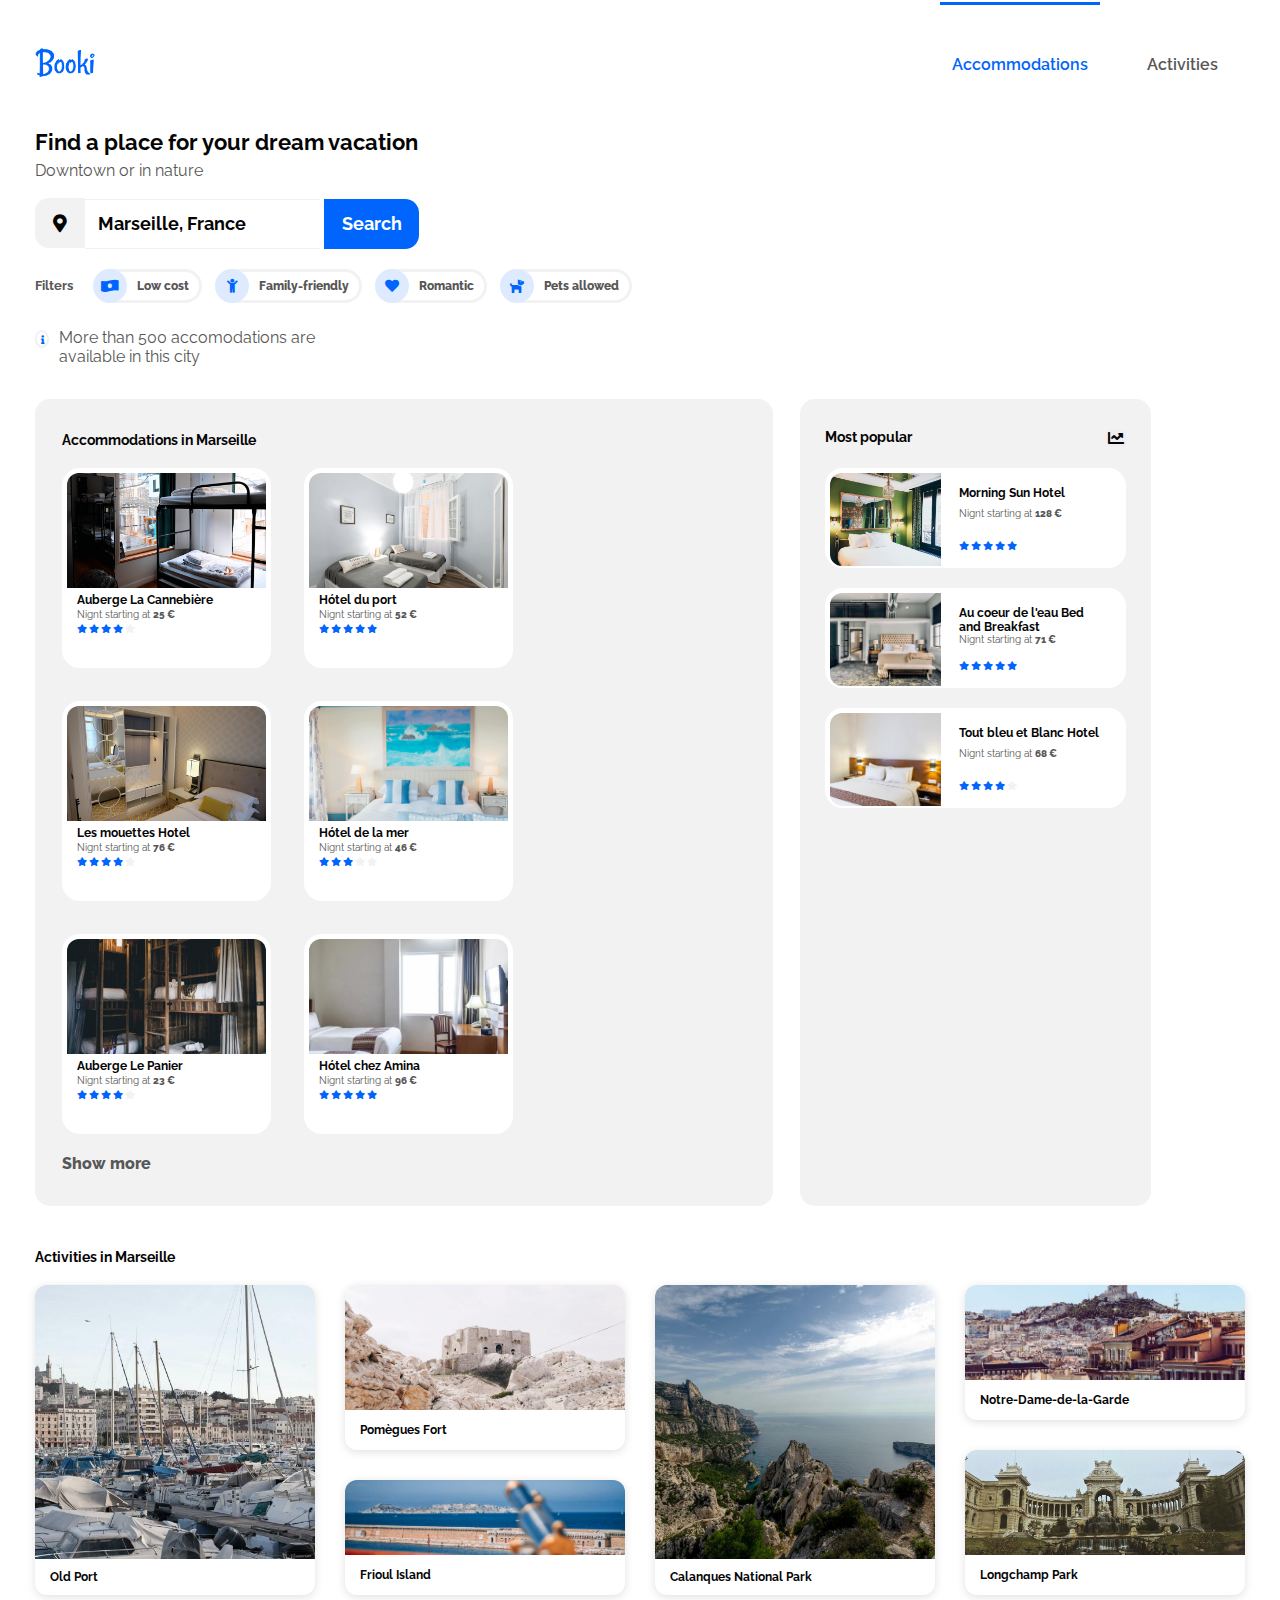
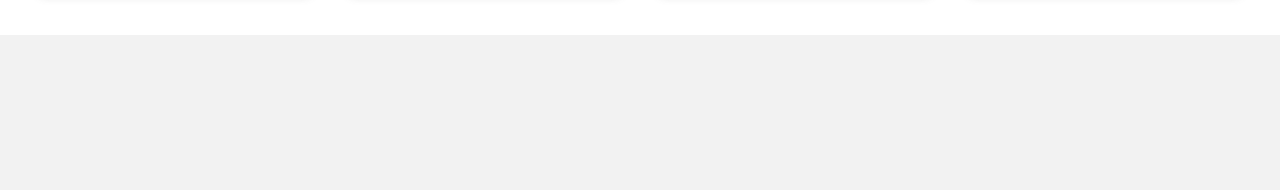
==== index.html @ 4cde3463 "changed main content width from 992 to 1440" ====
<!DOCTYPE html>
<html lang="en">
	<head>
		<meta charset="UTF-8" />
		<meta http-equiv="X-UA-Compatible" content="IE=edge" />
		<meta name="viewport" content="width=device-width, initial-scale=1.0" />
		<title>Booki</title>
		<link rel="preconnect" href="https://fonts.googleapis.com" />
		<link rel="preconnect" href="https://fonts.gstatic.com" crossorigin />
		<link
			href="https://fonts.googleapis.com/css2?family=Raleway:wght@400;700&display=swap"
			rel="stylesheet"
		/>

		<link
			rel="stylesheet"
			href="https://cdnjs.cloudflare.com/ajax/libs/font-awesome/5.15.4/css/all.min.css"
			integrity="sha512-1ycn6IcaQQ40/MKBW2W4Rhis/DbILU74C1vSrLJxCq57o941Ym01SwNsOMqvEBFlcgUa6xLiPY/NS5R+E6ztJQ=="
			crossorigin="anonymous"
			referrerpolicy="no-referrer"
		/>
		<link rel="stylesheet" href="/css/style2.css" />
	</head>
	<body>
		<div class="full-height-container">
			<!-- full width white background container  -->
			<div class="page">
				<!-- 992px width white background container -->
				<div class="page__content">
					<header class="header">
						<div class="logo-nav__container">
							<div class="logo__container">
								<img
									src="/images/logo/Booki.png"
									alt="logo"
									srcset="/images/logo/Booki@3x.png"
									width="48"
									class="logo"
								/>
							</div>
							<nav class="nav__container">
								<ul class="nav__ul">
									<li class="nav__li nav__li--clicked">
										<a href="#" class="nav__a nav__a--clicked">
											Accommodations
										</a>
									</li>
									<li class="nav__li">
										<a href="#" class="nav__a">Activities</a>
									</li>
								</ul>
							</nav>
						</div>
						<div class="title">
							<h1 class="title__h">Find a place for your dream vacation</h1>
							<p class="title__p">Downtown or in nature</p>
						</div>
					</header>
					<div class="search">
						<form action="" method="get" class="search__form">
							<div class="searh__button">
								<label for="city" class="visually-hidden">
									City and country
								</label>
								<span class="search__icon">
									<i class="fas fa-map-marker-alt"></i>
								</span>
								<input
									type="text"
									class="search__input"
									id="city"
									name="city"
									placeholder="Marseille, France"
								/>
								<input type="submit" class="search__submit" value="Search" />
							</div>
							<div class="form__checkbox">
								<h4 class="checkbox__title">Filters</h4>
								<div class="checkbox__inputs-container">
									<div class="checkbox__input-label-container">
										<input
											class="checkbox__input"
											type="checkbox"
											id="cost"
											name="cost"
											value="Low cost"
										/>
										<span class="checkbox__new-input">
											<i class="fas fa-money-bill-wave-alt"></i>
										</span>
										<label class="checkbox__label" for="cost">Low cost</label>
									</div>
									<div class="checkbox__input-label-container">
										<input
											class="checkbox__input"
											type="checkbox"
											id="family"
											name="family"
											value="Family-friendly"
										/>
										<span class="checkbox__new-input">
											<i class="fas fa-child"></i>
										</span>
										<label class="checkbox__label" for="family">
											Family-friendly
										</label>
									</div>
									<div class="checkbox__input-label-container">
										<input
											class="checkbox__input"
											type="checkbox"
											id="romantic"
											name="romantic"
											value="Romantic"
										/>
										<span class="checkbox__new-input">
											<i class="fas fa-heart"></i>
										</span>
										<label class="checkbox__label" for="romantic">
											Romantic
										</label>
									</div>
									<div class="checkbox__input-label-container">
										<input
											class="checkbox__input"
											type="checkbox"
											id="pets"
											name="pets"
											value="Pets allowed"
										/>
										<span class="checkbox__new-input">
											<i class="fas fa-dog"></i>
										</span>
										<label class="checkbox__label" for="pets">
											Pets allowed
										</label>
									</div>
								</div>
							</div>
						</form>
						<div class="checkbox__result">
							<i class="fas fa-info"></i>
							<p class="result__p">
								More than
								<span class="result__number">500</span>
								accomodations are available in this city
							</p>
						</div>
					</div>
					<main class="content">
						<div class="content__first">
							<section class="accomodations">
								<h2 class="accomodations__title">
									Accommodations in
									<span class="accommodations__city">Marseille</span>
								</h2>
								<div class="accommodations__cards">
									<div class="card card--vertical">
										<img
											class="card__img"
											src="/images/hebergements/4_small/marcus-loke-WQJvWU_HZFo-unsplash.jpg"
											alt="Marseille"
											srcset="
												/images/hebergements/3_medium/marcus-loke-WQJvWU_HZFo-unsplash.jpg
											"
										/>

										<div class="card__text-container">
											<h3 class="card__title">Auberge La Cannebi&#232;re</h3>
											<p class="card__p">
												Nignt starting at
												<span class="card__price">25 &#128;</span>
											</p>
											<div class="card__stars-container">
												<div class="card__star">
													<i class="fas fa-star"></i>
												</div>
												<div class="card__star">
													<i class="fas fa-star"></i>
												</div>
												<div class="card__star">
													<i class="fas fa-star"></i>
												</div>
												<div class="card__star">
													<i class="fas fa-star"></i>
												</div>
												<div class="card__star card__star--grey">
													<i class="fas fa-star"></i>
												</div>
											</div>
										</div>
									</div>
									<div class="card card--vertical">
										<img
											class="card__img"
											src="/images/hebergements/4_small/fred-kleber-gTbaxaVLvsg-unsplash.jpg"
											alt="Marseille"
											srcset="
												/images/hebergements/3_medium/fred-kleber-gTbaxaVLvsg-unsplash.jpg
											"
										/>

										<div class="card__text-container">
											<h3 class="card__title">H&#243;tel du port</h3>
											<p class="card__p">
												Nignt starting at
												<span class="card__price">52 &#128;</span>
											</p>
											<div class="card__stars-container">
												<div class="card__star">
													<i class="fas fa-star"></i>
												</div>
												<div class="card__star">
													<i class="fas fa-star"></i>
												</div>
												<div class="card__star">
													<i class="fas fa-star"></i>
												</div>
												<div class="card__star">
													<i class="fas fa-star"></i>
												</div>
												<div class="card__star">
													<i class="fas fa-star"></i>
												</div>
											</div>
										</div>
									</div>
									<div class="card card--vertical">
										<img
											class="card__img"
											src="/images/hebergements/4_small/reisetopia-B8WIgxA_PFU-unsplash.jpg"
											alt="Marseille"
											srcset="
												/images/hebergements/3_medium/reisetopia-B8WIgxA_PFU-unsplash.jpg
											"
										/>

										<div class="card__text-container">
											<h3 class="card__title">Les mouettes Hotel</h3>
											<p class="card__p">
												Nignt starting at
												<span class="card__price">76 &#128;</span>
											</p>
											<div class="card__stars-container">
												<div class="card__star">
													<i class="fas fa-star"></i>
												</div>
												<div class="card__star">
													<i class="fas fa-star"></i>
												</div>
												<div class="card__star">
													<i class="fas fa-star"></i>
												</div>
												<div class="card__star">
													<i class="fas fa-star"></i>
												</div>
												<div class="card__star card__star--grey">
													<i class="fas fa-star"></i>
												</div>
											</div>
										</div>
									</div>
									<div class="card card--vertical">
										<img
											class="card__img"
											src="/images/hebergements/4_small/annie-spratt-Eg1qcIitAuA-unsplash.jpg"
											alt="Marseille"
											srcset="
												/images/hebergements/3_medium/annie-spratt-Eg1qcIitAuA-unsplash.jpg
											"
										/>

										<div class="card__text-container">
											<h3 class="card__title">H&#243;tel de la mer</h3>
											<p class="card__p">
												Nignt starting at
												<span class="card__price">46 &#128;</span>
											</p>
											<div class="card__stars-container">
												<div class="card__star">
													<i class="fas fa-star"></i>
												</div>
												<div class="card__star">
													<i class="fas fa-star"></i>
												</div>
												<div class="card__star">
													<i class="fas fa-star"></i>
												</div>
												<div class="card__star card__star--grey">
													<i class="fas fa-star"></i>
												</div>
												<div class="card__star card__star--grey">
													<i class="fas fa-star"></i>
												</div>
											</div>
										</div>
									</div>
									<div class="card card--vertical">
										<img
											class="card__img"
											src="/images/hebergements/4_small/nicate-lee-kT-ZyaiwBe0-unsplash.jpg"
											alt="Marseille"
											srcset="
												/images/hebergements/3_medium/nicate-lee-kT-ZyaiwBe0-unsplash.jpg
											"
										/>

										<div class="card__text-container">
											<h3 class="card__title">Auberge Le Panier</h3>
											<p class="card__p">
												Nignt starting at
												<span class="card__price">23 &#128;</span>
											</p>
											<div class="card__stars-container">
												<div class="card__star">
													<i class="fas fa-star"></i>
												</div>
												<div class="card__star">
													<i class="fas fa-star"></i>
												</div>
												<div class="card__star">
													<i class="fas fa-star"></i>
												</div>
												<div class="card__star">
													<i class="fas fa-star"></i>
												</div>
												<div class="card__star card__star--grey">
													<i class="fas fa-star"></i>
												</div>
											</div>
										</div>
									</div>
									<div class="card card--vertical">
										<img
											class="card__img"
											src="/images/hebergements/4_small/febrian-zakaria-M6S1WvfW68A-unsplash.jpg"
											alt="Marseille"
											srcset="
												/images/hebergements/3_medium/febrian-zakaria-M6S1WvfW68A-unsplash.jpg
											"
										/>

										<div class="card__text-container">
											<h3 class="card__title">H&#243;tel chez Amina</h3>
											<p class="card__p">
												Nignt starting at
												<span class="card__price">96 &#128;</span>
											</p>
											<div class="card__stars-container">
												<div class="card__star">
													<i class="fas fa-star"></i>
												</div>
												<div class="card__star">
													<i class="fas fa-star"></i>
												</div>
												<div class="card__star">
													<i class="fas fa-star"></i>
												</div>
												<div class="card__star">
													<i class="fas fa-star"></i>
												</div>
												<div class="card__star">
													<i class="fas fa-star"></i>
												</div>
											</div>
										</div>
									</div>
								</div>
								<p class="accommodations__p">Show more</p>
							</section>
							<section class="popular">
								<div class="popular__header">
									<h2 class="popular__title">Most popular</h2>
									<div class="popular__button-container">
										<button class="popular__button">
											<i class="fas fa-chart-line"></i>
										</button>
									</div>
								</div>

								<div class="popular__cards">
									<div class="card card--horizontal">
										<img
											class="card__img-horizontal"
											src="/images/hebergements/4_small/emile-guillemot-Bj_rcSC5XfE-unsplash.jpg"
											alt="Marseille"
											srcset="
												/images/hebergements/3_medium/emile-guillemot-Bj_rcSC5XfE-unsplash.jpg
											"
										/>

										<div class="card__text-horizontal">
											<div class="card__text">
												<h3 class="card__title">Morning Sun Hotel</h3>
												<p class="card__p">
													Nignt starting at
													<span class="card__price">128 &#128;</span>
												</p>
											</div>
											<div class="card__stars-container">
												<div class="card__star">
													<i class="fas fa-star"></i>
												</div>
												<div class="card__star">
													<i class="fas fa-star"></i>
												</div>
												<div class="card__star">
													<i class="fas fa-star"></i>
												</div>
												<div class="card__star">
													<i class="fas fa-star"></i>
												</div>
												<div class="card__star">
													<i class="fas fa-star"></i>
												</div>
											</div>
										</div>
									</div>
									<div class="card card--horizontal">
										<img
											class="card__img-horizontal"
											src="/images/hebergements/4_small/aw-creative-VGs8z60yT2c-unsplash.jpg"
											alt="Marseille"
											srcset="
												/images/hebergements/3_medium/aw-creative-VGs8z60yT2c-unsplash.jpg
											"
										/>

										<div class="card__text-horizontal">
											<div class="card__text">
												<h3 class="card__title">
													Au coeur de l'eau Bed and Breakfast
												</h3>
												<p class="card__p">
													Nignt starting at
													<span class="card__price">71 &#128;</span>
												</p>
											</div>
											<div class="card__stars-container">
												<div class="card__star">
													<i class="fas fa-star"></i>
												</div>
												<div class="card__star">
													<i class="fas fa-star"></i>
												</div>
												<div class="card__star">
													<i class="fas fa-star"></i>
												</div>
												<div class="card__star">
													<i class="fas fa-star"></i>
												</div>
												<div class="card__star">
													<i class="fas fa-star"></i>
												</div>
											</div>
										</div>
									</div>
									<div class="card card--horizontal">
										<img
											class="card__img-horizontal"
											src="/images/hebergements/4_small/febrian-zakaria-sjvU0THccQA-unsplash.jpg"
											alt="Marseille"
											srcset="
												/images/hebergements/3_medium/febrian-zakaria-sjvU0THccQA-unsplash.jpg
											"
										/>

										<div class="card__text-horizontal">
											<div class="card__text">
												<h3 class="card__title">Tout bleu et Blanc Hotel</h3>
												<p class="card__p">
													Nignt starting at
													<span class="card__price">68 &#128;</span>
												</p>
											</div>
											<div class="card__stars-container">
												<div class="card__star">
													<i class="fas fa-star"></i>
												</div>
												<div class="card__star">
													<i class="fas fa-star"></i>
												</div>
												<div class="card__star">
													<i class="fas fa-star"></i>
												</div>
												<div class="card__star">
													<i class="fas fa-star"></i>
												</div>
												<div class="card__star card__star--grey">
													<i class="fas fa-star"></i>
												</div>
											</div>
										</div>
									</div>
								</div>
							</section>
						</div>
						<section class="content__second activities">
							<h2 class="accomodations__title">
								Activities in
								<span class="accommodations__city">Marseille</span>
							</h2>
							<div class="activities__cards">
								<div class="activities__card">
									<img
										class="card__img card__img--activities"
										src="/images/activites/4_small/reno-laithienne-QUgJhdY5Fyk-unsplash.jpg"
										alt="Marseille"
										srcset="
											/images/activites/3_medium/reno-laithienne-QUgJhdY5Fyk-unsplash.jpg
										"
									/>

									<div class="activities__text-container">
										<h3 class="card__title">Old Port</h3>
									</div>
								</div>
								<div class="activities__short-cards-container">
									<div class="activities__card activities__card--short">
										<img
											class="
												card__img card__img--activities
												activities__card--165
											"
											src="/images/activites/4_small/paul-hermann-QFTrLdQIRhI-unsplash.jpg"
											alt="Marseille"
											srcset="
												/images/activites/3_medium/paul-hermann-QFTrLdQIRhI-unsplash.jpg
											"
										/>

										<div class="activities__text-container">
											<h3 class="card__title">Pom&#232;gues Fort</h3>
										</div>
									</div>
									<div class="activities__card activities__card--short">
										<img
											class="
												card__img card__img--activities
												activities__card--115
											"
											src="/images/activites/4_small/kevin-hikari-rV_Qd1l-VXg-unsplash.jpg"
											alt="Marseille"
											srcset="
												/images/activites/3_medium/kevin-hikari-rV_Qd1l-VXg-unsplash.jpg
											"
										/>

										<div class="activities__text-container">
											<h3 class="card__title">Frioul Island</h3>
										</div>
									</div>
								</div>
								<div class="activities__card">
									<img
										class="card__img card__img--activities"
										src="/images/activites/4_small/kilyan-sockalingum-NR8-cBCN3aI-unsplash.jpg"
										alt="Marseille"
										srcset="
											/images/activites/3_medium/kilyan-sockalingum-NR8-cBCN3aI-unsplash.jpg
										"
									/>

									<div class="activities__text-container">
										<h3 class="card__title">Calanques National Park</h3>
									</div>
								</div>
								<div class="activities__short-cards-container">
									<div class="activities__card activities__card--short">
										<img
											class="
												card__img card__img--activities
												activities__card--135
											"
											src="/images/activites/4_small/florian-wehde-xW9e8gdotxI-unsplash.jpg"
											alt="Marseille"
											srcset="
												/images/activites/3_medium/florian-wehde-xW9e8gdotxI-unsplash.jpg
											"
										/>

										<div class="activities__text-container">
											<h3 class="card__title">Notre-Dame-de-la-Garde</h3>
										</div>
									</div>
									<div class="activities__card activities__card--short">
										<img
											class="
												card__img card__img--activities
												activities__card--145
											"
											src="/images/activites/4_small/lena-paulin-wH2-EJoDcV0-unsplash.jpg"
											alt="Marseille"
											srcset="
												/images/activites/3_medium/lena-paulin-wH2-EJoDcV0-unsplash.jpg
											"
										/>

										<div class="activities__text-container">
											<h3 class="card__title">Longchamp Park</h3>
										</div>
									</div>
								</div>
							</div>
						</section>
					</main>
				</div>
			</div>
			<!-- full width container -->
			<footer class="footer">
				<!-- 992px footer's content container -->
				<div class="footer__container"></div>
			</footer>
		</div>
	</body>
</html>
---- css/style2.css ----
* {
	box-sizing: border-box;
	padding: 0;
	margin: 0;
	font-family: 'Raleway', sans-serif;
}
body {
	font-size: 16px;
	font-family: 'Raleway', sans-serif;
	color: #575757;
	font-weight: 400;
}
img {
	max-width: 100%;
	height: auto;
}
h1,
h2,
h3 {
	color: #050505;
	font-weight: 700;
	font-size: 22px;
	font-family: 'Raleway', sans-serif;
}
h2 {
	font-size: 14px;
}
h3 {
	font-size: 12px;
}
p {
	color: #575757;
	font-size: 16px;
}
a {
	text-decoration: none;
	color: #575757;
	font-weight: 600;
}
.fas {
	font-size: 18px;
	color: #050505;
}
.visually-hidden {
	clip: rect(0 0 0 0);
	clip-path: inset(50%);
	height: 1px;
	overflow: hidden;
	position: absolute;
	white-space: nowrap;
	width: 1px;
}
.full-height-container {
	height: 100%;
	width: 100%;
}
.page {
	display: flex;
	justify-content: center;
	width: 100%;
	background-color: #fff;
	flex: 1;
}
.page__content {
	padding: 0 35px 40px;
	width: 1440px;
	display: flex;
	flex-direction: column;
	gap: 18px;
}
.header {
	height: 180px;
	width: 100%;
	display: flex;
	flex-direction: column;
}
.logo-nav__container {
	display: flex;
	height: 130px;
	justify-content: space-between;
	align-items: center;
	width: 100%;
}
.logo {
	width: 65px;
	height: 45px;
}

.nav__ul {
	display: flex;
	gap: 35px;
	list-style: none;
	font-size: 16px;
}
.nav__li {
	position: relative;
}
.nav__li:last-child {
	padding-right: 15px;
}
a.nav__a {
	color: #575757;
	padding: 50px 12px 20px;
	border-top: 3px solid #fff;
}

a.nav__a--clicked {
	color: #0065fc;
	border-color: #0065fc;
}
.title {
	display: flex;
	flex-direction: column;
	/* gap: 4px; */
}
.title__p {
	padding-top: 6px;
}
.search {
	display: flex;
	flex-direction: column;
	gap: 25px;
}
.search__form {
	display: flex;
	flex-direction: column;
	gap: 20px;
}
.search__button {
	display: flex;
	height: 35px;
	max-width: 265px;
	border-top-left-radius: 14px;
	border-bottom-left-radius: 14px;
	border-top-right-radius: 14px;
	border-bottom-right-radius: 14px;
}
.search__input {
	border: none;
	height: 50px;
	width: 235px;
	border-top: 1px solid #f2f2f2;
	border-bottom: 1px solid #f2f2f2;
	margin-left: -4px;
	padding: 0 13px;
	font-weight: 700;
	font-size: 18px;
	color: #050505;
}
.search__input::placeholder {
	color: #050505;
}
.search__icon {
	background-color: #f2f2f2;
	width: 50px;
	height: 50px;
	border-top-left-radius: 14px;
	border-bottom-left-radius: 14px;
	display: inline-flex;
	align-items: center;
	justify-content: center;
}
.search__submit {
	border: none;
	background-color: #0065fc;
	color: white;
	width: 95px;
	height: 50px;
	border-top-right-radius: 14px;
	border-bottom-right-radius: 14px;
	font-weight: 700;
	font-size: 18px;
}
.form__checkbox {
	display: flex;
	align-items: center;
	gap: 20px;
	font-size: 11px;
}
.checkbox__title {
	font-size: 13px;
	font-weight: 700;
}
.checkbox__inputs-container {
	display: flex;
	gap: 13px;
}
.checkbox__input-label-container {
	display: flex;
	/* width: 113px; */
	height: 34px;
	align-items: center;
	border-top: 3px solid #f2f2f2;
	border-bottom: 3px solid #f2f2f2;
	border-right: 3px solid #f2f2f2;
	border-radius: 30px;
}
.checkbox__input {
	visibility: hidden;
	display: block;
	height: 0;
	width: 0;
	position: absolute;
	overflow: hidden;
}
.checkbox__new-input {
	width: 34px;
	height: 34px;
	background-color: #deebff;
	border: none;
	border-radius: 50%;
	transition: 1s all ease;
	display: flex;
	align-items: center;
	justify-content: center;
}
.checkbox__new-input .fas {
	color: #0065fc;
	font-size: 14px;
}
[type='checkbox']:checked + .checkbox__new-input {
	transform-origin: left;
	border-radius: 30px;
	opacity: 0.3;
}
.checkbox__label {
	/* width: 79px; */
	height: 34px;
	display: flex;
	align-items: center;
	/* justify-content: center; */
	padding: 0 10px;
	font-weight: 800;
	font-size: 12px;
}
.checkbox__result {
	display: flex;
	gap: 10px;
	width: 320px;
	color: #f2f2f2;
	align-items: baseline;
}
i.fa-info {
	width: 18px;
	height: 18px;
	border: 2px solid #f2f2f2;
	border-radius: 50%;
	color: #0065fc;
	font-size: 9px;
	display: flex;
	align-items: center;
	justify-content: center;
}
.content {
	display: flex;
	flex-direction: column;
	gap: 43px;
}
.content__first {
	padding-top: 15px;
	display: flex;
	gap: 27px;
}
.accomodations {
	width: 61%;
	height: auto;
	background-color: #f2f2f2;
	border-radius: 15px;
	padding: 33px 27px;
	display: flex;
	flex-direction: column;
	gap: 20px;
}
.accommodations__cards {
	display: flex;
	flex-wrap: wrap;
	gap: 33px;
}
.accommodations__p {
	color: #575757;
	font-weight: 800;
}
.card {
	width: 30.52%;
	height: 200px;
	background-color: #fff;
	border-radius: 18px;
	display: flex;
	flex-direction: column;
	padding: 5px;
	gap: 5px;
}
.card--horizontal {
	display: flex;
	flex-direction: row;
	width: 100%;
	height: 100px;
}
.activities__card {
	width: 65px;
	height: 100%;
	display: flex;
	flex-direction: column;
}
.card__text-container {
	display: flex;
	flex-direction: column;
	padding-left: 10px;
	gap: 2px;
}
.card__text-horizontal {
	width: 60%;
	padding: 13px 13px 10px;
	display: flex;
	flex-direction: column;
	justify-content: space-between;
	height: 100%;
}
.card__text {
	height: 50%;
	display: flex;
	flex-direction: column;
	justify-content: space-between;
}
div.card__img-container {
	height: 80px;
	width: 100%;
	border-top-right-radius: 12px;
	border-top-left-radius: 12px;
	background-position: center;
	background-size: cover;
}

.card__img {
	height: 115px;
	max-width: 245px;
	width: 100%;
	border-top-right-radius: 12px;
	border-top-left-radius: 12px;
	object-fit: cover;
	object-position: center;
}
div.card__img-horizontal-container {
	height: 93px;
	width: 38%;
	border-top-left-radius: 12px;
	border-bottom-left-radius: 12px;
	background-size: cover;
	background-position: center;
}

.card__img-horizontal {
	height: 93px;
	max-width: 38%;
	width: 100%;
	border-top-left-radius: 12px;
	border-bottom-left-radius: 12px;
	object-fit: cover;
	object-position: center;
}

.card__p {
	font-size: 10px;
}
.card__price {
	font-weight: 800;
}
.card__stars-container {
	display: flex;
	margin-top: -5px;
	gap: 2px;
}
.card__star .fas {
	color: #0065fc;
	font-size: 9px;
}
.card__star--grey .fas {
	color: #f2f2f2;
}
.popular {
	width: 29%;
	height: auto;
	background-color: #f2f2f2;
	border-radius: 15px;
	display: flex;
	flex-direction: column;
	gap: 20px;
	padding: 30px 25px 20px;
}
.popular__header {
	display: flex;
	justify-content: space-between;
}
.popular__button {
	border: none;
	box-shadow: none;
	width: 19px;
}
.fa-chart-line {
	font-weight: 800;
	font-size: 16px;
}
.popular__cards {
	display: flex;
	flex-direction: column;
	gap: 20px;
}
.activities {
	display: flex;
	flex-direction: column;
	gap: 20px;
}
.activities__cards {
	height: 310px;
	width: 100%;
	display: flex;
	gap: 30px;
}
.card__img--activities {
	height: 100%;
	max-width: 100%;
}
.activities__short-cards-container {
	width: 27%;
	display: flex;
	flex-direction: column;
	height: 100%;
	gap: 30px;
}
.activities__card {
	width: 27%;
	height: 100%;
	border-radius: 12px;
	box-shadow: rgba(99, 99, 99, 0.2) 0px 2px 8px 0px;
}
.activities__card--short {
	width: 100%;
}
.activities__card--165 {
	height: 125px;
}
.activities__card--115 {
	height: 75px;
}
.activities__card--135 {
	height: 95px;
}
.activities__card--145 {
	height: 105px;
}

.activities__text-container {
	display: flex;
	height: 40px;
	padding-left: 15px;
	align-items: center;
}
.footer {
	display: flex;
	flex-direction: column;
	align-items: center;
	background-color: #f2f2f2;
	height: 155px;
}
.footer__container {
	width: 65%;
	padding: 0 2.1%;
}
@media only screen and (max-width: 1920px) {
	.page__content {
		/* width: 100%; */
		/* padding: 0 2.5% 3.5%; */
	}
}
@media only screen and (max-width: 1440px) {
	.page__content {
		width: 100%;
	}
}
/* @media only screen and (max-width: 1366px) {
	.page__content {
		width: 72%;
		padding: 0 2.5% 3.5%;
	}
	.footer__container {
		width: 72%;
		padding: 0 2.5%;
	}
}


@media only screen and (max-width: 1290px) {
	.page__content {
		width: 77%;
		padding: 0 2.5% 3.5%;
	}
	.footer__container {
		width: 77%;
		padding: 0 2.5%;
	}
}
@media only screen and (max-width: 1190px) {
	.page__content {
		width: 83%;
		padding: 0 2.5% 3.5%;
	}
	.footer__container {
		width: 83%;
		padding: 0 2.5%;
	}
}
@media only screen and (max-width: 1110px) {
	.page__content {
		width: 92%;
		padding: 0 2.5% 3.5%;
	}
	.footer__container {
		width: 92%;
		padding: 0 2.5%;
	}
}
@media only screen and (max-width: 992px) {
	.page__content {
		width: 100%;
		padding: 0 2.5% 4%;
	}
	.footer__container {
		width: 100%;
		padding: 0 2.5%;
	}
} */
@media only screen and (max-width: 910px) {
	h1 {
		font-size: 46px;
	}
	h2 {
		font-size: 32px;
	}
	h3 {
		font-size: 28px;
	}
	p,
	.card__p {
		font-size: 28px;
	}
	.page__content {
		width: 84.4%;
		padding: 0 2.5% 10%;
	}
	.header {
		height: 575px;
		gap: 50px;
	}
	.logo-nav__container {
		flex-direction: column;
		height: 271px;
	}
	.logo__container {
		display: flex;
		width: 100%;
		height: 180px;
		justify-content: center;
		align-items: center;
	}
	.logo {
		height: 95px;
		width: 138px;
	}
	.nav__container {
		width: 100%;
		height: 50%;
		display: flex;
		align-items: center;
	}
	.nav__ul {
		width: 100%;
		font-size: 24px;
		gap: 0;
	}
	.nav__li {
		width: 50%;
		text-align: center;
		padding: 33px 0;
		border-bottom: 5px solid #f2f2f2;
	}
	.nav__li--clicked {
		border-color: #0065fc;
	}
	a.nav__a {
		padding: 30px 12px 20px;
		border-top: none;
		font-size: 30px;
	}
	a.nav__a--clicked {
		color: #0065fc;
	}
	.title {
		gap: 10px;
	}
	.search__icon {
		width: 100px;
		height: 100px;
		border-top-left-radius: 36px;
		border-bottom-left-radius: 36px;
	}
	.checkbox__inputs-container {
		flex-wrap: wrap;
	}
	.checkbox__result {
		width: 100%;
	}
	.content__first {
		flex-direction: column-reverse;
	}
	.popular {
		width: 100%;
		height: auto;
	}
	.card {
		padding: 8px;
	}
	.card--horizontal {
		height: 298px;
	}
	.card__img-horizontal {
		height: 100%;
	}
	.card__star .fas {
		font-size: 18px;
	}
	.accomodations {
		width: 100%;
		height: auto;
	}
	.activities {
		width: 100%;
		height: auto;
	}

	.card--vertical {
		width: 100%;
		height: 410px;
	}
	.activities__cards {
		flex-direction: column;
		height: auto;
		width: 100%;
	}
	.activities__short-cards-container {
		flex-direction: column;
		height: auto;
		width: 100%;
	}
	.activities__card {
		height: 395px;
		width: 100%;
	}
	.card__img {
		height: 280px;
		max-width: 100%;
	}
	.activities__text-container {
		height: 115px;
		padding-left: 40px;
	}
	.footer__container {
		width: 100%;
		padding: 0 2.5%;
	}
}
@media only screen and (max-width: 768px) {
	.page__content {
		width: 100%;
		padding: 0 2.5% 10%;
	}
	.footer__container {
		width: 100%;
		padding: 0 2.5%;
	}
}
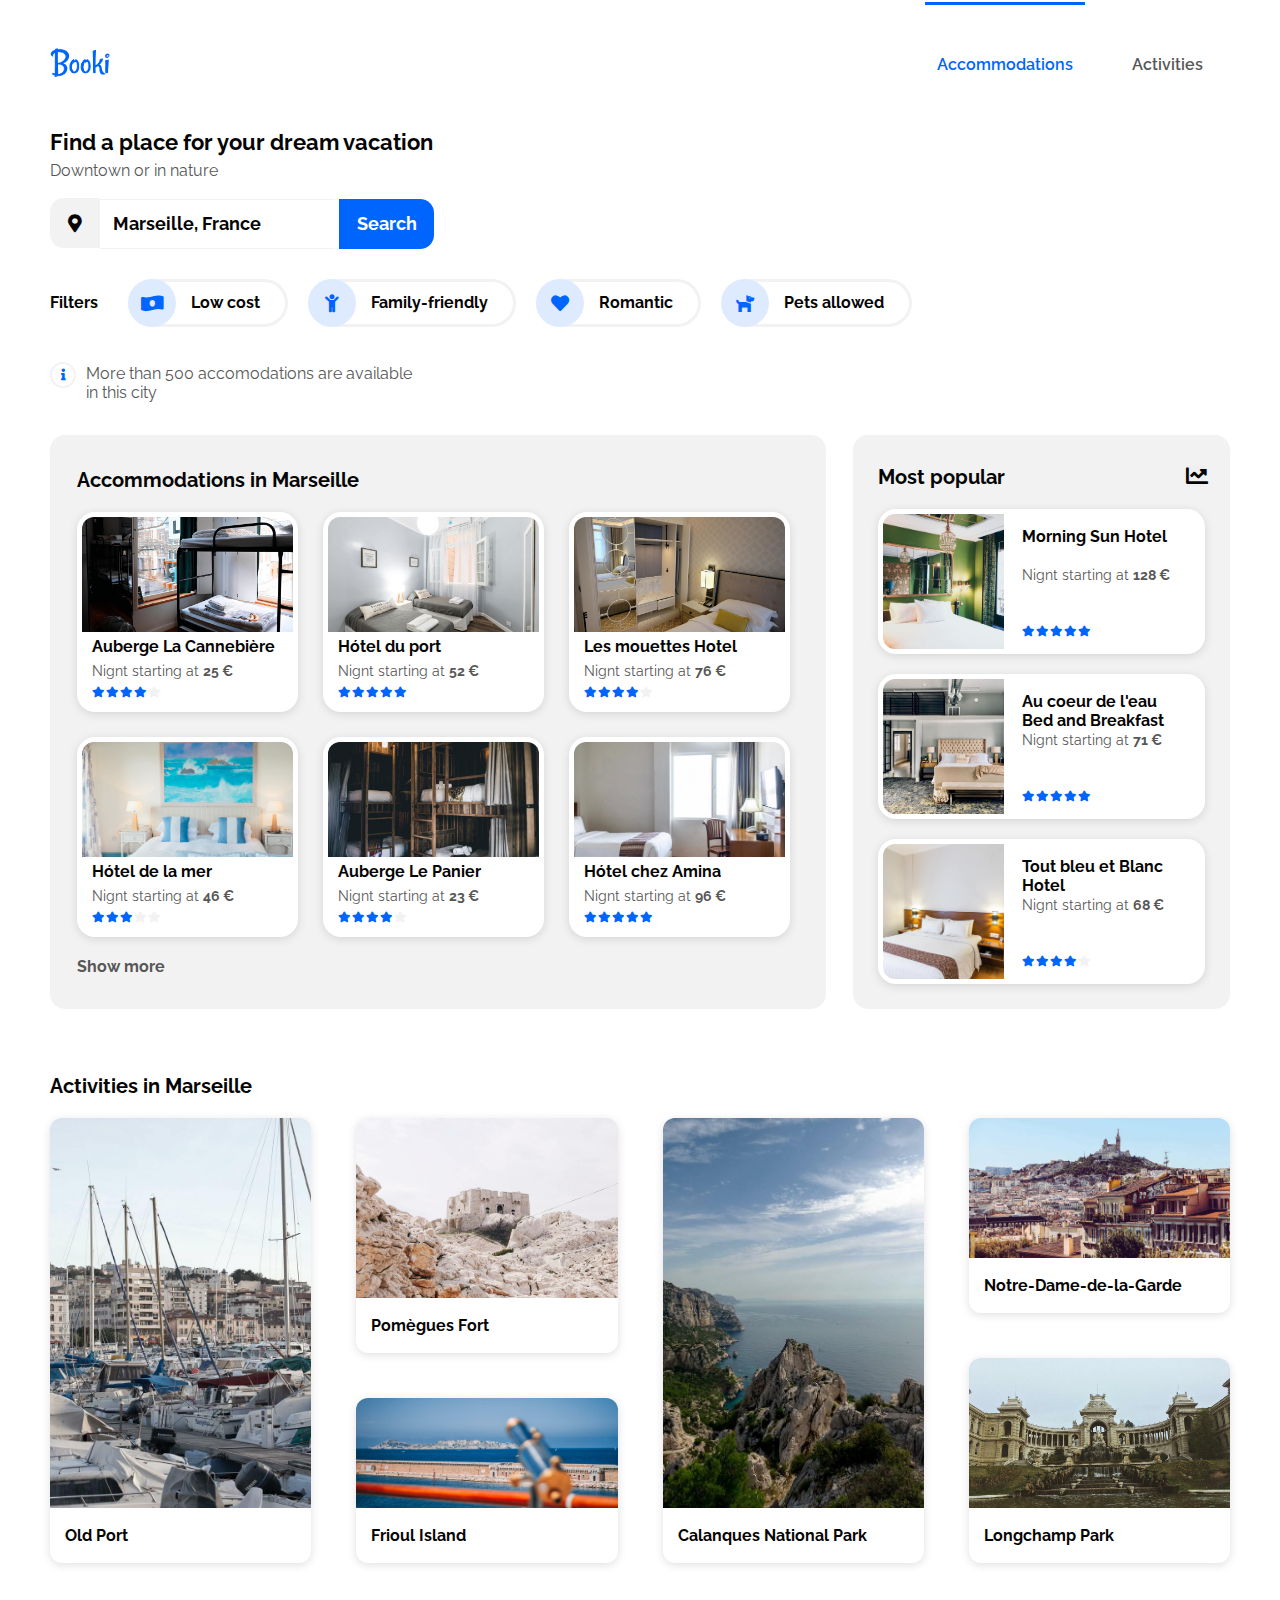
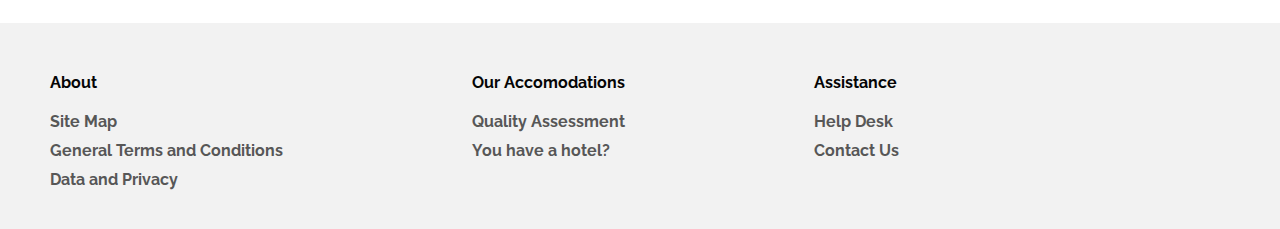
==== commit 1833bf4d: "finished 1440" ====
--- a/index.html
+++ b/index.html
@@ -139,7 +139,8 @@
 							</div>
 						</form>
 						<div class="checkbox__result">
-							<i class="fas fa-info"></i>
+							<div class="result__icon"><i class="fas fa-info"></i></div>
+
 							<p class="result__p">
 								More than
 								<span class="result__number">500</span>
@@ -608,8 +609,25 @@
 			</div>
 			<!-- full width container -->
 			<footer class="footer">
-				<!-- 992px footer's content container -->
-				<div class="footer__container"></div>
+				<!-- 1440px footer's content container -->
+				<div class="footer__container">
+					<div class="footer__column">
+						<h3 class="footer__title">About</h3>
+						<p class="footer__text">Site Map</p>
+						<p class="footer__text">General Terms and Conditions</p>
+						<p class="footer__text">Data and Privacy</p>
+					</div>
+					<div class="footer__column">
+						<h3 class="footer__title">Our Accomodations</h3>
+						<p class="footer__text">Quality Assessment</p>
+						<p class="footer__text">You have a hotel?</p>
+					</div>
+					<div class="footer__column">
+						<h3 class="footer__title">Assistance</h3>
+						<p class="footer__text">Help Desk</p>
+						<p class="footer__text">Contact Us</p>
+					</div>
+				</div>
 			</footer>
 		</div>
 	</body>
--- a/css/style2.css
+++ b/css/style2.css
@@ -23,10 +23,10 @@
 	font-family: 'Raleway', sans-serif;
 }
 h2 {
-	font-size: 14px;
+	font-size: 20px;
 }
 h3 {
-	font-size: 12px;
+	font-size: 16px;
 }
 p {
 	color: #575757;
@@ -61,12 +61,24 @@
 	background-color: #fff;
 	flex: 1;
 }
+.footer {
+	display: flex;
+	justify-content: center;
+	width: 100%;
+	background-color: #f2f2f2;
+}
 .page__content {
-	padding: 0 35px 40px;
-	width: 1440px;
+	padding: 0 50px 60px;
+	width: 75%;
 	display: flex;
 	flex-direction: column;
 	gap: 18px;
+}
+.footer__container {
+	display: flex;
+	width: 75%;
+	padding: 50px 50px 40px;
+	gap: 16%;
 }
 .header {
 	height: 180px;
@@ -102,6 +114,7 @@
 	color: #575757;
 	padding: 50px 12px 20px;
 	border-top: 3px solid #fff;
+	list-style: none;
 }
 
 a.nav__a--clicked {
@@ -119,12 +132,12 @@
 .search {
 	display: flex;
 	flex-direction: column;
-	gap: 25px;
+	gap: 35px;
 }
 .search__form {
 	display: flex;
 	flex-direction: column;
-	gap: 20px;
+	gap: 30px;
 }
 .search__button {
 	display: flex;
@@ -174,21 +187,22 @@
 .form__checkbox {
 	display: flex;
 	align-items: center;
+	gap: 30px;
+	font-size: 11px;
+}
+.checkbox__title {
+	font-weight: 700;
+	font-size: 16px;
+	color: #050505;
+}
+.checkbox__inputs-container {
+	display: flex;
 	gap: 20px;
-	font-size: 11px;
-}
-.checkbox__title {
-	font-size: 13px;
-	font-weight: 700;
-}
-.checkbox__inputs-container {
-	display: flex;
-	gap: 13px;
 }
 .checkbox__input-label-container {
 	display: flex;
 	/* width: 113px; */
-	height: 34px;
+	height: 48px;
 	align-items: center;
 	border-top: 3px solid #f2f2f2;
 	border-bottom: 3px solid #f2f2f2;
@@ -204,8 +218,8 @@
 	overflow: hidden;
 }
 .checkbox__new-input {
-	width: 34px;
-	height: 34px;
+	width: 48px;
+	height: 48px;
 	background-color: #deebff;
 	border: none;
 	border-radius: 50%;
@@ -216,7 +230,7 @@
 }
 .checkbox__new-input .fas {
 	color: #0065fc;
-	font-size: 14px;
+	font-size: 18px;
 }
 [type='checkbox']:checked + .checkbox__new-input {
 	transform-origin: left;
@@ -224,29 +238,36 @@
 	opacity: 0.3;
 }
 .checkbox__label {
-	/* width: 79px; */
-	height: 34px;
-	display: flex;
-	align-items: center;
-	/* justify-content: center; */
-	padding: 0 10px;
-	font-weight: 800;
-	font-size: 12px;
+	height: 48px;
+	display: flex;
+	align-items: center;
+	padding: 0 25px 0 15px;
+	font-weight: 700;
+	font-size: 16px;
+	color: #050505;
 }
 .checkbox__result {
 	display: flex;
 	gap: 10px;
-	width: 320px;
+	width: 32%;
 	color: #f2f2f2;
 	align-items: baseline;
 }
-i.fa-info {
-	width: 18px;
-	height: 18px;
+.result__icon {
+	width: 26px;
+	height: 26px;
 	border: 2px solid #f2f2f2;
 	border-radius: 50%;
+	display: flex;
+	align-items: center;
+	justify-content: center;
+}
+i.fa-info {
+	width: 22px;
+	height: 22px;
+
 	color: #0065fc;
-	font-size: 9px;
+	font-size: 12px;
 	display: flex;
 	align-items: center;
 	justify-content: center;
@@ -254,7 +275,7 @@
 .content {
 	display: flex;
 	flex-direction: column;
-	gap: 43px;
+	gap: 65px;
 }
 .content__first {
 	padding-top: 15px;
@@ -262,7 +283,7 @@
 	gap: 27px;
 }
 .accomodations {
-	width: 61%;
+	width: 66%;
 	height: auto;
 	background-color: #f2f2f2;
 	border-radius: 15px;
@@ -278,10 +299,10 @@
 }
 .accommodations__p {
 	color: #575757;
-	font-weight: 800;
+	font-weight: 700;
 }
 .card {
-	width: 30.52%;
+	width: 30.6%;
 	height: 200px;
 	background-color: #fff;
 	border-radius: 18px;
@@ -289,12 +310,13 @@
 	flex-direction: column;
 	padding: 5px;
 	gap: 5px;
+	box-shadow: rgba(99, 99, 99, 0.2) 0px 2px 8px 0px;
 }
 .card--horizontal {
 	display: flex;
 	flex-direction: row;
 	width: 100%;
-	height: 100px;
+	height: 145px;
 }
 .activities__card {
 	width: 65px;
@@ -306,7 +328,7 @@
 	display: flex;
 	flex-direction: column;
 	padding-left: 10px;
-	gap: 2px;
+	gap: 7px;
 }
 .card__text-horizontal {
 	width: 60%;
@@ -350,7 +372,6 @@
 }
 
 .card__img-horizontal {
-	height: 93px;
 	max-width: 38%;
 	width: 100%;
 	border-top-left-radius: 12px;
@@ -360,10 +381,10 @@
 }
 
 .card__p {
-	font-size: 10px;
+	font-size: 14px;
 }
 .card__price {
-	font-weight: 800;
+	font-weight: 700;
 }
 .card__stars-container {
 	display: flex;
@@ -372,13 +393,13 @@
 }
 .card__star .fas {
 	color: #0065fc;
-	font-size: 9px;
+	font-size: 11px;
 }
 .card__star--grey .fas {
 	color: #f2f2f2;
 }
 .popular {
-	width: 29%;
+	width: 32%;
 	height: auto;
 	background-color: #f2f2f2;
 	border-radius: 15px;
@@ -397,8 +418,8 @@
 	width: 19px;
 }
 .fa-chart-line {
-	font-weight: 800;
-	font-size: 16px;
+	font-weight: 700;
+	font-size: 22px;
 }
 .popular__cards {
 	display: flex;
@@ -411,10 +432,10 @@
 	gap: 20px;
 }
 .activities__cards {
-	height: 310px;
-	width: 100%;
-	display: flex;
-	gap: 30px;
+	height: 445px;
+	width: 100%;
+	display: flex;
+	gap: 45px;
 }
 .card__img--activities {
 	height: 100%;
@@ -425,7 +446,7 @@
 	display: flex;
 	flex-direction: column;
 	height: 100%;
-	gap: 30px;
+	gap: 45px;
 }
 .activities__card {
 	width: 27%;
@@ -437,100 +458,61 @@
 	width: 100%;
 }
 .activities__card--165 {
-	height: 125px;
+	height: 180px;
 }
 .activities__card--115 {
-	height: 75px;
+	height: 110px;
 }
 .activities__card--135 {
-	height: 95px;
+	height: 140px;
 }
 .activities__card--145 {
-	height: 105px;
+	height: 150px;
 }
 
 .activities__text-container {
 	display: flex;
-	height: 40px;
+	min-height: 55px;
 	padding-left: 15px;
 	align-items: center;
 }
-.footer {
-	display: flex;
-	flex-direction: column;
-	align-items: center;
-	background-color: #f2f2f2;
-	height: 155px;
-}
-.footer__container {
-	width: 65%;
-	padding: 0 2.1%;
-}
-@media only screen and (max-width: 1920px) {
+
+.footer__column {
+	display: flex;
+	flex-direction: column;
+	gap: 10px;
+}
+.footer__title {
+	padding-bottom: 10px;
+}
+.footer__text {
+	font-weight: 700;
+}
+
+@media only screen and (max-width: 1536px) {
 	.page__content {
-		/* width: 100%; */
-		/* padding: 0 2.5% 3.5%; */
+		width: 98.4%;
+	}
+	.footer__container {
+		width: 98.4%;
 	}
 }
 @media only screen and (max-width: 1440px) {
 	.page__content {
 		width: 100%;
 	}
-}
-/* @media only screen and (max-width: 1366px) {
-	.page__content {
-		width: 72%;
-		padding: 0 2.5% 3.5%;
-	}
 	.footer__container {
-		width: 72%;
-		padding: 0 2.5%;
-	}
-}
-
-
-@media only screen and (max-width: 1290px) {
-	.page__content {
-		width: 77%;
-		padding: 0 2.5% 3.5%;
-	}
-	.footer__container {
-		width: 77%;
-		padding: 0 2.5%;
-	}
-}
-@media only screen and (max-width: 1190px) {
-	.page__content {
-		width: 83%;
-		padding: 0 2.5% 3.5%;
-	}
-	.footer__container {
-		width: 83%;
-		padding: 0 2.5%;
-	}
-}
-@media only screen and (max-width: 1110px) {
-	.page__content {
-		width: 92%;
-		padding: 0 2.5% 3.5%;
-	}
-	.footer__container {
-		width: 92%;
-		padding: 0 2.5%;
-	}
-}
-@media only screen and (max-width: 992px) {
-	.page__content {
-		width: 100%;
-		padding: 0 2.5% 4%;
-	}
-	.footer__container {
-		width: 100%;
-		padding: 0 2.5%;
-	}
-} */
-@media only screen and (max-width: 910px) {
-	h1 {
+		width: 100%;
+	}
+}
+@media only screen and (max-width: 1420px) {
+	.accommodations__cards {
+		gap: 25px;
+	}
+}
+
+@media only screen and (max-width: 1220px) {
+	/* h1 {
 		font-size: 46px;
 	}
 	h2 {
@@ -542,30 +524,29 @@
 	p,
 	.card__p {
 		font-size: 28px;
-	}
+	} */
 	.page__content {
-		width: 84.4%;
-		padding: 0 2.5% 10%;
+		width: 63%;
+	}
+	.footer__container {
+		width: 63%;
+		flex-direction: column;
 	}
 	.header {
-		height: 575px;
 		gap: 50px;
+		height: 250px;
 	}
 	.logo-nav__container {
 		flex-direction: column;
-		height: 271px;
 	}
 	.logo__container {
 		display: flex;
 		width: 100%;
-		height: 180px;
+		height: 95px;
 		justify-content: center;
 		align-items: center;
 	}
-	.logo {
-		height: 95px;
-		width: 138px;
-	}
+
 	.nav__container {
 		width: 100%;
 		height: 50%;
@@ -574,7 +555,6 @@
 	}
 	.nav__ul {
 		width: 100%;
-		font-size: 24px;
 		gap: 0;
 	}
 	.nav__li {
@@ -589,7 +569,7 @@
 	a.nav__a {
 		padding: 30px 12px 20px;
 		border-top: none;
-		font-size: 30px;
+		/* font-size: 30px; */
 	}
 	a.nav__a--clicked {
 		color: #0065fc;
@@ -597,12 +577,7 @@
 	.title {
 		gap: 10px;
 	}
-	.search__icon {
-		width: 100px;
-		height: 100px;
-		border-top-left-radius: 36px;
-		border-bottom-left-radius: 36px;
-	}
+
 	.checkbox__inputs-container {
 		flex-wrap: wrap;
 	}
@@ -618,16 +593,15 @@
 	}
 	.card {
 		padding: 8px;
-	}
-	.card--horizontal {
-		height: 298px;
-	}
+		height: 145px;
+	}
+
 	.card__img-horizontal {
 		height: 100%;
 	}
-	.card__star .fas {
-		font-size: 18px;
-	}
+	/* .card__star .fas {
+		font-size: px;
+	} */
 	.accomodations {
 		width: 100%;
 		height: auto;
@@ -639,7 +613,7 @@
 
 	.card--vertical {
 		width: 100%;
-		height: 410px;
+		height: 200px;
 	}
 	.activities__cards {
 		flex-direction: column;
@@ -656,16 +630,15 @@
 		width: 100%;
 	}
 	.card__img {
-		height: 280px;
+		height: 115px;
 		max-width: 100%;
 	}
 	.activities__text-container {
 		height: 115px;
 		padding-left: 40px;
 	}
-	.footer__container {
-		width: 100%;
-		padding: 0 2.5%;
+	.footer__column:not(:last-child) {
+		padding-bottom: 40px;
 	}
 }
 @media only screen and (max-width: 768px) {
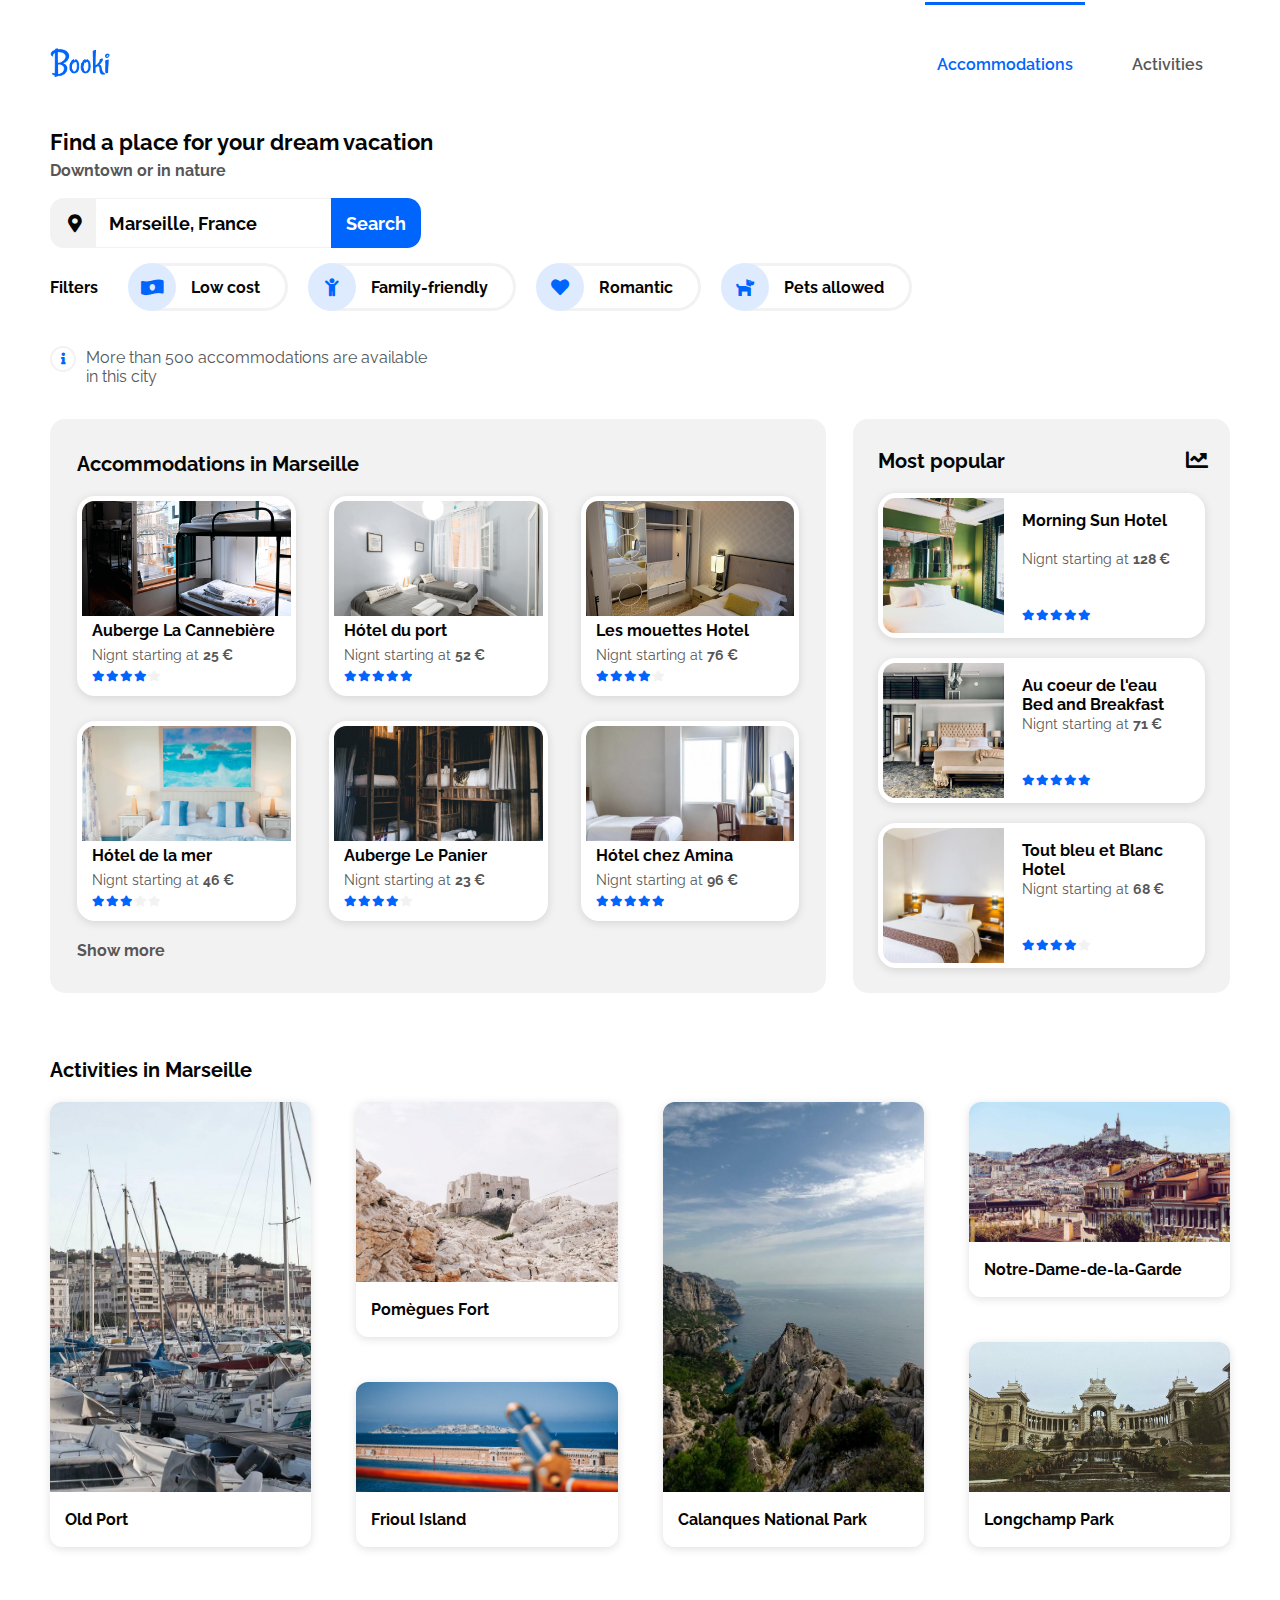
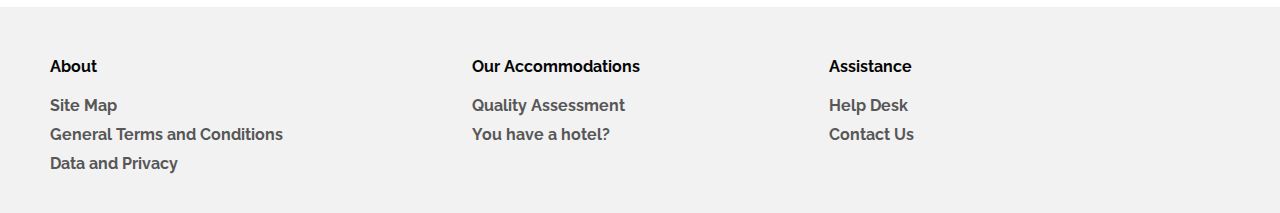
==== commit a766f9f5: "changed search button mob content" ====
--- a/index.html
+++ b/index.html
@@ -58,7 +58,7 @@
 					</header>
 					<div class="search">
 						<form action="" method="get" class="search__form">
-							<div class="searh__button">
+							<div class="search__button">
 								<label for="city" class="visually-hidden">
 									City and country
 								</label>
@@ -72,7 +72,13 @@
 									name="city"
 									placeholder="Marseille, France"
 								/>
-								<input type="submit" class="search__submit" value="Search" />
+								<button type="submit" class="search__submit" value="">
+									<span class="search__screen">Search</span>
+
+									<span class="search__mob">
+										<i class="fa fa-search" aria-hidden="true"></i>
+									</span>
+								</button>
 							</div>
 							<div class="form__checkbox">
 								<h4 class="checkbox__title">Filters</h4>
@@ -144,224 +150,228 @@
 							<p class="result__p">
 								More than
 								<span class="result__number">500</span>
-								accomodations are available in this city
+								accommodations are available in this city
 							</p>
 						</div>
 					</div>
 					<main class="content">
 						<div class="content__first">
-							<section class="accomodations">
-								<h2 class="accomodations__title">
+							<section class="accommodations">
+								<h2 class="accommodations__title">
 									Accommodations in
 									<span class="accommodations__city">Marseille</span>
 								</h2>
 								<div class="accommodations__cards">
-									<div class="card card--vertical">
-										<img
-											class="card__img"
-											src="/images/hebergements/4_small/marcus-loke-WQJvWU_HZFo-unsplash.jpg"
-											alt="Marseille"
-											srcset="
-												/images/hebergements/3_medium/marcus-loke-WQJvWU_HZFo-unsplash.jpg
-											"
-										/>
-
-										<div class="card__text-container">
-											<h3 class="card__title">Auberge La Cannebi&#232;re</h3>
-											<p class="card__p">
-												Nignt starting at
-												<span class="card__price">25 &#128;</span>
-											</p>
-											<div class="card__stars-container">
-												<div class="card__star">
-													<i class="fas fa-star"></i>
-												</div>
-												<div class="card__star">
-													<i class="fas fa-star"></i>
-												</div>
-												<div class="card__star">
-													<i class="fas fa-star"></i>
-												</div>
-												<div class="card__star">
-													<i class="fas fa-star"></i>
-												</div>
-												<div class="card__star card__star--grey">
-													<i class="fas fa-star"></i>
-												</div>
-											</div>
-										</div>
-									</div>
-									<div class="card card--vertical">
-										<img
-											class="card__img"
-											src="/images/hebergements/4_small/fred-kleber-gTbaxaVLvsg-unsplash.jpg"
-											alt="Marseille"
-											srcset="
-												/images/hebergements/3_medium/fred-kleber-gTbaxaVLvsg-unsplash.jpg
-											"
-										/>
-
-										<div class="card__text-container">
-											<h3 class="card__title">H&#243;tel du port</h3>
-											<p class="card__p">
-												Nignt starting at
-												<span class="card__price">52 &#128;</span>
-											</p>
-											<div class="card__stars-container">
-												<div class="card__star">
-													<i class="fas fa-star"></i>
-												</div>
-												<div class="card__star">
-													<i class="fas fa-star"></i>
-												</div>
-												<div class="card__star">
-													<i class="fas fa-star"></i>
-												</div>
-												<div class="card__star">
-													<i class="fas fa-star"></i>
-												</div>
-												<div class="card__star">
-													<i class="fas fa-star"></i>
-												</div>
-											</div>
-										</div>
-									</div>
-									<div class="card card--vertical">
-										<img
-											class="card__img"
-											src="/images/hebergements/4_small/reisetopia-B8WIgxA_PFU-unsplash.jpg"
-											alt="Marseille"
-											srcset="
-												/images/hebergements/3_medium/reisetopia-B8WIgxA_PFU-unsplash.jpg
-											"
-										/>
-
-										<div class="card__text-container">
-											<h3 class="card__title">Les mouettes Hotel</h3>
-											<p class="card__p">
-												Nignt starting at
-												<span class="card__price">76 &#128;</span>
-											</p>
-											<div class="card__stars-container">
-												<div class="card__star">
-													<i class="fas fa-star"></i>
-												</div>
-												<div class="card__star">
-													<i class="fas fa-star"></i>
-												</div>
-												<div class="card__star">
-													<i class="fas fa-star"></i>
-												</div>
-												<div class="card__star">
-													<i class="fas fa-star"></i>
-												</div>
-												<div class="card__star card__star--grey">
-													<i class="fas fa-star"></i>
-												</div>
-											</div>
-										</div>
-									</div>
-									<div class="card card--vertical">
-										<img
-											class="card__img"
-											src="/images/hebergements/4_small/annie-spratt-Eg1qcIitAuA-unsplash.jpg"
-											alt="Marseille"
-											srcset="
-												/images/hebergements/3_medium/annie-spratt-Eg1qcIitAuA-unsplash.jpg
-											"
-										/>
-
-										<div class="card__text-container">
-											<h3 class="card__title">H&#243;tel de la mer</h3>
-											<p class="card__p">
-												Nignt starting at
-												<span class="card__price">46 &#128;</span>
-											</p>
-											<div class="card__stars-container">
-												<div class="card__star">
-													<i class="fas fa-star"></i>
-												</div>
-												<div class="card__star">
-													<i class="fas fa-star"></i>
-												</div>
-												<div class="card__star">
-													<i class="fas fa-star"></i>
-												</div>
-												<div class="card__star card__star--grey">
-													<i class="fas fa-star"></i>
-												</div>
-												<div class="card__star card__star--grey">
-													<i class="fas fa-star"></i>
-												</div>
-											</div>
-										</div>
-									</div>
-									<div class="card card--vertical">
-										<img
-											class="card__img"
-											src="/images/hebergements/4_small/nicate-lee-kT-ZyaiwBe0-unsplash.jpg"
-											alt="Marseille"
-											srcset="
-												/images/hebergements/3_medium/nicate-lee-kT-ZyaiwBe0-unsplash.jpg
-											"
-										/>
-
-										<div class="card__text-container">
-											<h3 class="card__title">Auberge Le Panier</h3>
-											<p class="card__p">
-												Nignt starting at
-												<span class="card__price">23 &#128;</span>
-											</p>
-											<div class="card__stars-container">
-												<div class="card__star">
-													<i class="fas fa-star"></i>
-												</div>
-												<div class="card__star">
-													<i class="fas fa-star"></i>
-												</div>
-												<div class="card__star">
-													<i class="fas fa-star"></i>
-												</div>
-												<div class="card__star">
-													<i class="fas fa-star"></i>
-												</div>
-												<div class="card__star card__star--grey">
-													<i class="fas fa-star"></i>
-												</div>
-											</div>
-										</div>
-									</div>
-									<div class="card card--vertical">
-										<img
-											class="card__img"
-											src="/images/hebergements/4_small/febrian-zakaria-M6S1WvfW68A-unsplash.jpg"
-											alt="Marseille"
-											srcset="
-												/images/hebergements/3_medium/febrian-zakaria-M6S1WvfW68A-unsplash.jpg
-											"
-										/>
-
-										<div class="card__text-container">
-											<h3 class="card__title">H&#243;tel chez Amina</h3>
-											<p class="card__p">
-												Nignt starting at
-												<span class="card__price">96 &#128;</span>
-											</p>
-											<div class="card__stars-container">
-												<div class="card__star">
-													<i class="fas fa-star"></i>
-												</div>
-												<div class="card__star">
-													<i class="fas fa-star"></i>
-												</div>
-												<div class="card__star">
-													<i class="fas fa-star"></i>
-												</div>
-												<div class="card__star">
-													<i class="fas fa-star"></i>
-												</div>
-												<div class="card__star">
-													<i class="fas fa-star"></i>
+									<div class="accommodations__cards-row">
+										<div class="card card--vertical">
+											<img
+												class="card__img"
+												src="/images/hebergements/4_small/marcus-loke-WQJvWU_HZFo-unsplash.jpg"
+												alt="Marseille"
+												srcset="
+													/images/hebergements/3_medium/marcus-loke-WQJvWU_HZFo-unsplash.jpg
+												"
+											/>
+
+											<div class="card__text-container">
+												<h3 class="card__title">Auberge La Cannebi&#232;re</h3>
+												<p class="card__p">
+													Nignt starting at
+													<span class="card__price">25 &#128;</span>
+												</p>
+												<div class="card__stars-container">
+													<div class="card__star">
+														<i class="fas fa-star"></i>
+													</div>
+													<div class="card__star">
+														<i class="fas fa-star"></i>
+													</div>
+													<div class="card__star">
+														<i class="fas fa-star"></i>
+													</div>
+													<div class="card__star">
+														<i class="fas fa-star"></i>
+													</div>
+													<div class="card__star card__star--grey">
+														<i class="fas fa-star"></i>
+													</div>
+												</div>
+											</div>
+										</div>
+										<div class="card card--vertical">
+											<img
+												class="card__img"
+												src="/images/hebergements/4_small/fred-kleber-gTbaxaVLvsg-unsplash.jpg"
+												alt="Marseille"
+												srcset="
+													/images/hebergements/3_medium/fred-kleber-gTbaxaVLvsg-unsplash.jpg
+												"
+											/>
+
+											<div class="card__text-container">
+												<h3 class="card__title">H&#243;tel du port</h3>
+												<p class="card__p">
+													Nignt starting at
+													<span class="card__price">52 &#128;</span>
+												</p>
+												<div class="card__stars-container">
+													<div class="card__star">
+														<i class="fas fa-star"></i>
+													</div>
+													<div class="card__star">
+														<i class="fas fa-star"></i>
+													</div>
+													<div class="card__star">
+														<i class="fas fa-star"></i>
+													</div>
+													<div class="card__star">
+														<i class="fas fa-star"></i>
+													</div>
+													<div class="card__star">
+														<i class="fas fa-star"></i>
+													</div>
+												</div>
+											</div>
+										</div>
+										<div class="card card--vertical">
+											<img
+												class="card__img"
+												src="/images/hebergements/4_small/reisetopia-B8WIgxA_PFU-unsplash.jpg"
+												alt="Marseille"
+												srcset="
+													/images/hebergements/3_medium/reisetopia-B8WIgxA_PFU-unsplash.jpg
+												"
+											/>
+
+											<div class="card__text-container">
+												<h3 class="card__title">Les mouettes Hotel</h3>
+												<p class="card__p">
+													Nignt starting at
+													<span class="card__price">76 &#128;</span>
+												</p>
+												<div class="card__stars-container">
+													<div class="card__star">
+														<i class="fas fa-star"></i>
+													</div>
+													<div class="card__star">
+														<i class="fas fa-star"></i>
+													</div>
+													<div class="card__star">
+														<i class="fas fa-star"></i>
+													</div>
+													<div class="card__star">
+														<i class="fas fa-star"></i>
+													</div>
+													<div class="card__star card__star--grey">
+														<i class="fas fa-star"></i>
+													</div>
+												</div>
+											</div>
+										</div>
+									</div>
+									<div class="accommodations__cards-row">
+										<div class="card card--vertical">
+											<img
+												class="card__img"
+												src="/images/hebergements/4_small/annie-spratt-Eg1qcIitAuA-unsplash.jpg"
+												alt="Marseille"
+												srcset="
+													/images/hebergements/3_medium/annie-spratt-Eg1qcIitAuA-unsplash.jpg
+												"
+											/>
+
+											<div class="card__text-container">
+												<h3 class="card__title">H&#243;tel de la mer</h3>
+												<p class="card__p">
+													Nignt starting at
+													<span class="card__price">46 &#128;</span>
+												</p>
+												<div class="card__stars-container">
+													<div class="card__star">
+														<i class="fas fa-star"></i>
+													</div>
+													<div class="card__star">
+														<i class="fas fa-star"></i>
+													</div>
+													<div class="card__star">
+														<i class="fas fa-star"></i>
+													</div>
+													<div class="card__star card__star--grey">
+														<i class="fas fa-star"></i>
+													</div>
+													<div class="card__star card__star--grey">
+														<i class="fas fa-star"></i>
+													</div>
+												</div>
+											</div>
+										</div>
+										<div class="card card--vertical">
+											<img
+												class="card__img"
+												src="/images/hebergements/4_small/nicate-lee-kT-ZyaiwBe0-unsplash.jpg"
+												alt="Marseille"
+												srcset="
+													/images/hebergements/3_medium/nicate-lee-kT-ZyaiwBe0-unsplash.jpg
+												"
+											/>
+
+											<div class="card__text-container">
+												<h3 class="card__title">Auberge Le Panier</h3>
+												<p class="card__p">
+													Nignt starting at
+													<span class="card__price">23 &#128;</span>
+												</p>
+												<div class="card__stars-container">
+													<div class="card__star">
+														<i class="fas fa-star"></i>
+													</div>
+													<div class="card__star">
+														<i class="fas fa-star"></i>
+													</div>
+													<div class="card__star">
+														<i class="fas fa-star"></i>
+													</div>
+													<div class="card__star">
+														<i class="fas fa-star"></i>
+													</div>
+													<div class="card__star card__star--grey">
+														<i class="fas fa-star"></i>
+													</div>
+												</div>
+											</div>
+										</div>
+										<div class="card card--vertical">
+											<img
+												class="card__img"
+												src="/images/hebergements/4_small/febrian-zakaria-M6S1WvfW68A-unsplash.jpg"
+												alt="Marseille"
+												srcset="
+													/images/hebergements/3_medium/febrian-zakaria-M6S1WvfW68A-unsplash.jpg
+												"
+											/>
+
+											<div class="card__text-container">
+												<h3 class="card__title">H&#243;tel chez Amina</h3>
+												<p class="card__p">
+													Nignt starting at
+													<span class="card__price">96 &#128;</span>
+												</p>
+												<div class="card__stars-container">
+													<div class="card__star">
+														<i class="fas fa-star"></i>
+													</div>
+													<div class="card__star">
+														<i class="fas fa-star"></i>
+													</div>
+													<div class="card__star">
+														<i class="fas fa-star"></i>
+													</div>
+													<div class="card__star">
+														<i class="fas fa-star"></i>
+													</div>
+													<div class="card__star">
+														<i class="fas fa-star"></i>
+													</div>
 												</div>
 											</div>
 										</div>
@@ -497,7 +507,7 @@
 							</section>
 						</div>
 						<section class="content__second activities">
-							<h2 class="accomodations__title">
+							<h2 class="accommodations__title">
 								Activities in
 								<span class="accommodations__city">Marseille</span>
 							</h2>
@@ -618,7 +628,7 @@
 						<p class="footer__text">Data and Privacy</p>
 					</div>
 					<div class="footer__column">
-						<h3 class="footer__title">Our Accomodations</h3>
+						<h3 class="footer__title">Our Accommodations</h3>
 						<p class="footer__text">Quality Assessment</p>
 						<p class="footer__text">You have a hotel?</p>
 					</div>
--- a/css/style2.css
+++ b/css/style2.css
@@ -128,6 +128,7 @@
 }
 .title__p {
 	padding-top: 6px;
+	font-weight: 700;
 }
 .search {
 	display: flex;
@@ -165,7 +166,7 @@
 }
 .search__icon {
 	background-color: #f2f2f2;
-	width: 50px;
+	min-width: 50px;
 	height: 50px;
 	border-top-left-radius: 14px;
 	border-bottom-left-radius: 14px;
@@ -177,12 +178,16 @@
 	border: none;
 	background-color: #0065fc;
 	color: white;
-	width: 95px;
+	min-width: 90px;
 	height: 50px;
 	border-top-right-radius: 14px;
 	border-bottom-right-radius: 14px;
 	font-weight: 700;
 	font-size: 18px;
+	position: relative;
+}
+.search__mob {
+	display: none;
 }
 .form__checkbox {
 	display: flex;
@@ -282,7 +287,7 @@
 	display: flex;
 	gap: 27px;
 }
-.accomodations {
+.accommodations {
 	width: 66%;
 	height: auto;
 	background-color: #f2f2f2;
@@ -294,7 +299,11 @@
 }
 .accommodations__cards {
 	display: flex;
-	flex-wrap: wrap;
+	flex-direction: column;
+	gap: 33px;
+}
+.accommodations__cards-row {
+	display: flex;
 	gap: 33px;
 }
 .accommodations__p {
@@ -355,7 +364,6 @@
 
 .card__img {
 	height: 115px;
-	max-width: 245px;
 	width: 100%;
 	border-top-right-radius: 12px;
 	border-top-left-radius: 12px;
@@ -488,7 +496,14 @@
 .footer__text {
 	font-weight: 700;
 }
-
+@media only screen and (max-width: 1870px) {
+	.page__content {
+		width: 97%;
+	}
+	.footer__container {
+		width: 97%;
+	}
+}
 @media only screen and (max-width: 1536px) {
 	.page__content {
 		width: 98.4%;
@@ -512,28 +527,17 @@
 }
 
 @media only screen and (max-width: 1220px) {
-	/* h1 {
-		font-size: 46px;
-	}
-	h2 {
-		font-size: 32px;
-	}
-	h3 {
-		font-size: 28px;
-	}
-	p,
-	.card__p {
-		font-size: 28px;
-	} */
 	.page__content {
 		width: 63%;
+		gap: 30px;
 	}
 	.footer__container {
 		width: 63%;
 		flex-direction: column;
+		padding: 50px 77px 40px;
 	}
 	.header {
-		gap: 50px;
+		gap: 30px;
 		height: 250px;
 	}
 	.logo-nav__container {
@@ -560,8 +564,8 @@
 	.nav__li {
 		width: 50%;
 		text-align: center;
-		padding: 33px 0;
-		border-bottom: 5px solid #f2f2f2;
+		padding: 33px 0 12px;
+		border-bottom: 3.5px solid #f2f2f2;
 	}
 	.nav__li--clicked {
 		border-color: #0065fc;
@@ -577,6 +581,29 @@
 	.title {
 		gap: 10px;
 	}
+	.search__form {
+		gap: 50px;
+	}
+	.title,
+	.search {
+		padding: 0 27px;
+	}
+	.search__screen {
+		display: none;
+	}
+	.search__submit {
+		min-width: 50px;
+		border-radius: 30%;
+		margin-left: -10px;
+	}
+	.search__mob {
+		display: block;
+	}
+	.form__checkbox {
+		flex-direction: column;
+		align-items: flex-start;
+		gap: 15px;
+	}
 
 	.checkbox__inputs-container {
 		flex-wrap: wrap;
@@ -587,9 +614,18 @@
 	.content__first {
 		flex-direction: column-reverse;
 	}
+	.accommodations {
+		background-color: white;
+		width: 100%;
+		height: auto;
+	}
+	.accommodations__cards-row {
+		flex-direction: column;
+	}
 	.popular {
 		width: 100%;
 		height: auto;
+		border-radius: 0;
 	}
 	.card {
 		padding: 8px;
@@ -599,16 +635,11 @@
 	.card__img-horizontal {
 		height: 100%;
 	}
-	/* .card__star .fas {
-		font-size: px;
-	} */
-	.accomodations {
+
+	.activities {
 		width: 100%;
 		height: auto;
-	}
-	.activities {
-		width: 100%;
-		height: auto;
+		padding: 0 27px;
 	}
 
 	.card--vertical {
@@ -626,28 +657,34 @@
 		width: 100%;
 	}
 	.activities__card {
-		height: 395px;
-		width: 100%;
+		height: 190px;
+		width: 100%;
+	}
+	.card__img--activities {
+		height: 135px;
 	}
 	.card__img {
-		height: 115px;
 		max-width: 100%;
 	}
 	.activities__text-container {
-		height: 115px;
-		padding-left: 40px;
+		height: 60px;
+		padding-left: 25px;
 	}
 	.footer__column:not(:last-child) {
 		padding-bottom: 40px;
 	}
+	.search__button {
+		max-width: 100%;
+	}
 }
 @media only screen and (max-width: 768px) {
 	.page__content {
 		width: 100%;
-		padding: 0 2.5% 10%;
-	}
+		padding: 0 0 50px;
+	}
+
 	.footer__container {
 		width: 100%;
-		padding: 0 2.5%;
-	}
-}
+		padding: 50px 27px 40px;
+	}
+}
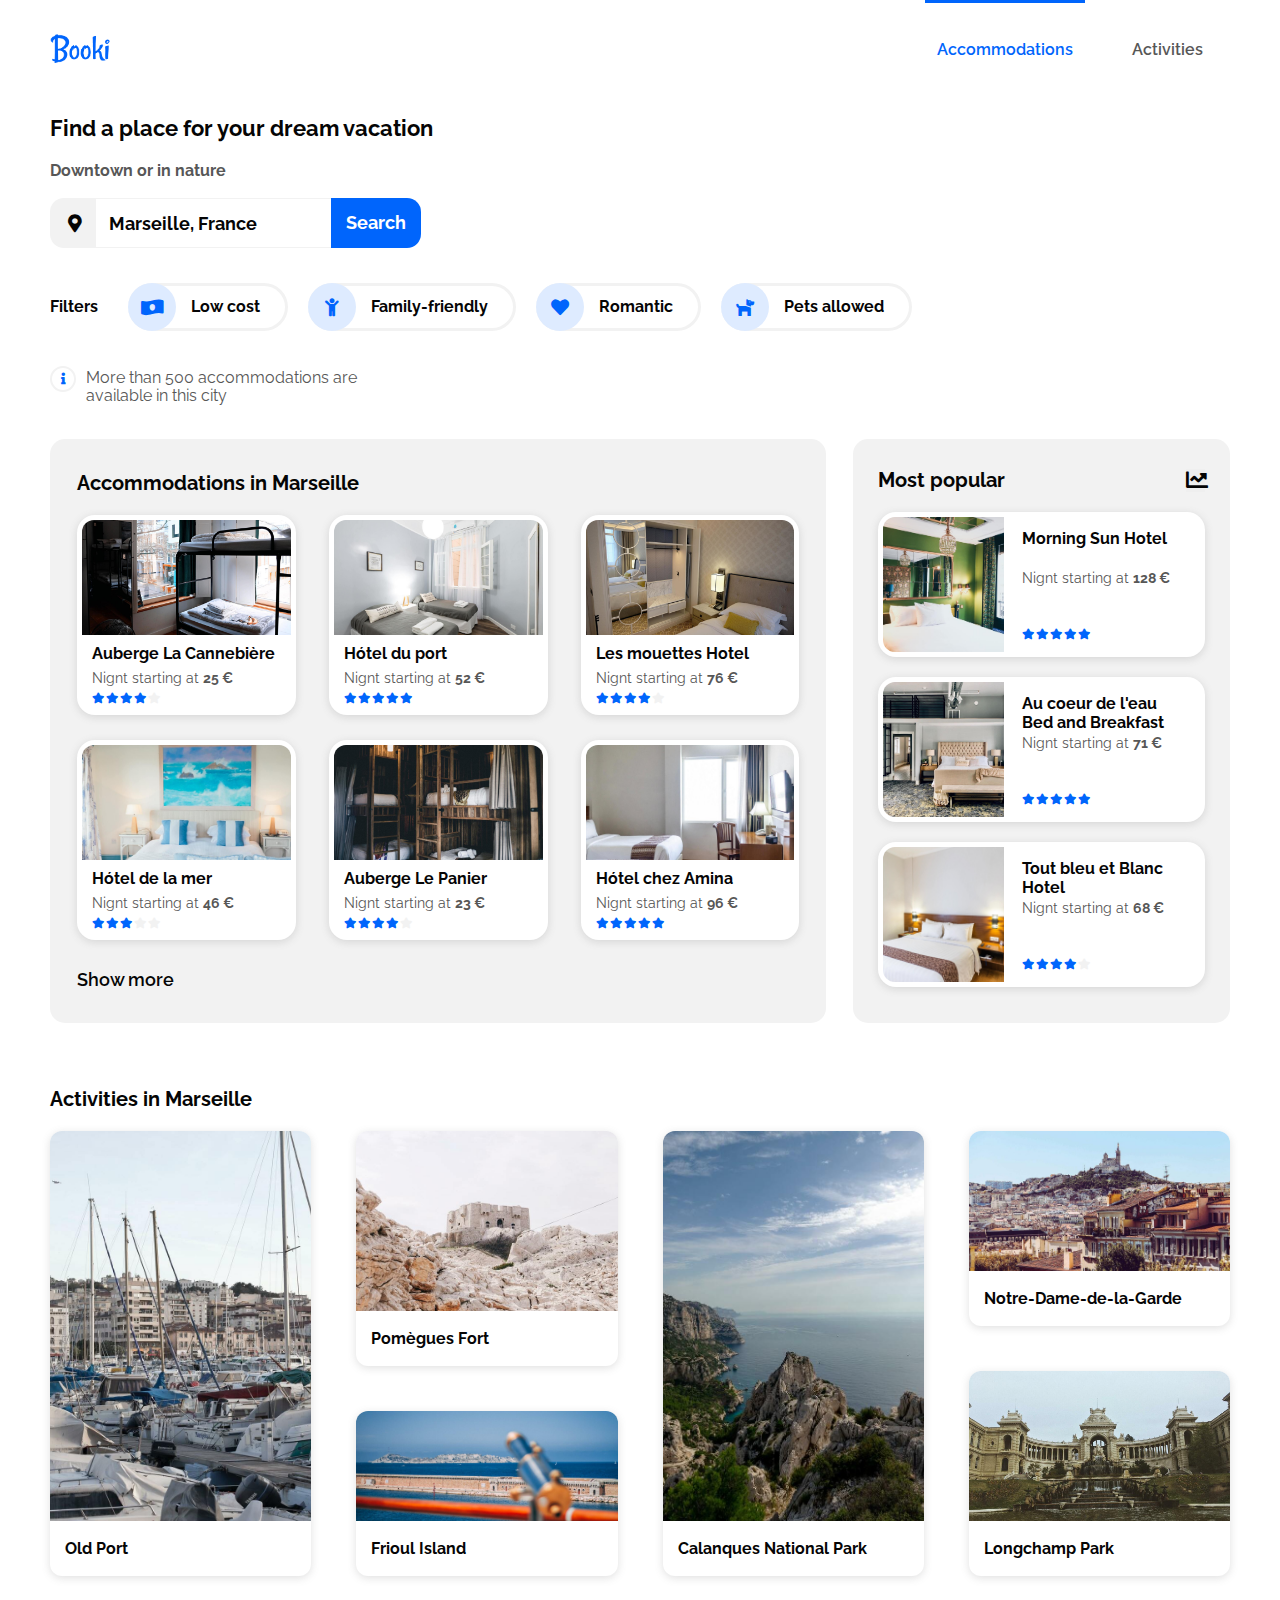
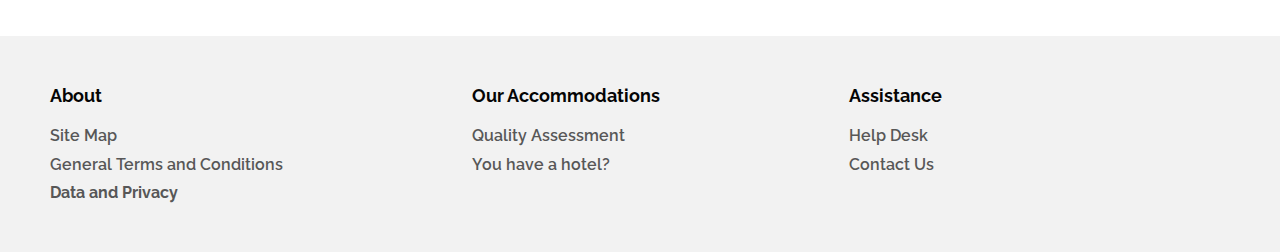
==== commit 5646506f: "added links" ====
--- a/index.html
+++ b/index.html
@@ -22,6 +22,7 @@
 		<link rel="stylesheet" href="/css/style2.css" />
 	</head>
 	<body>
+		<!-- full width and height container which includes two containers: content, including header and footer -->
 		<div class="full-height-container">
 			<!-- full width white background container  -->
 			<div class="page">
@@ -377,7 +378,7 @@
 										</div>
 									</div>
 								</div>
-								<p class="accommodations__p">Show more</p>
+								<p class="accommodations__p"><a href="#">Show more</a></p>
 							</section>
 							<section class="popular">
 								<div class="popular__header">
@@ -623,19 +624,21 @@
 				<div class="footer__container">
 					<div class="footer__column">
 						<h3 class="footer__title">About</h3>
-						<p class="footer__text">Site Map</p>
-						<p class="footer__text">General Terms and Conditions</p>
+						<p class="footer__text"><a href="#">Site Map</a></p>
+						<p class="footer__text">
+							<a href="#">General Terms and Conditions</a>
+						</p>
 						<p class="footer__text">Data and Privacy</p>
 					</div>
 					<div class="footer__column">
 						<h3 class="footer__title">Our Accommodations</h3>
-						<p class="footer__text">Quality Assessment</p>
-						<p class="footer__text">You have a hotel?</p>
+						<p class="footer__text"><a href="#">Quality Assessment</a></p>
+						<p class="footer__text"><a href="#">You have a hotel?</a></p>
 					</div>
 					<div class="footer__column">
 						<h3 class="footer__title">Assistance</h3>
-						<p class="footer__text">Help Desk</p>
-						<p class="footer__text">Contact Us</p>
+						<p class="footer__text"><a href="#">Help Desk</a></p>
+						<p class="footer__text"><a href="#">Contact Us</a></p>
 					</div>
 				</div>
 			</footer>
--- a/css/style2.css
+++ b/css/style2.css
@@ -1,3 +1,354 @@
+/* Document
+   ========================================================================== */
+
+/**
+ * 1. Correct the line height in all browsers.
+ * 2. Prevent adjustments of font size after orientation changes in iOS.
+ */
+
+html {
+	line-height: 1.15; /* 1 */
+	-webkit-text-size-adjust: 100%; /* 2 */
+}
+
+/* Sections
+	 ========================================================================== */
+
+/**
+   * Remove the margin in all browsers.
+   */
+
+body {
+	margin: 0;
+}
+
+/**
+   * Render the `main` element consistently in IE.
+   */
+
+main {
+	display: block;
+}
+
+/**
+   * Correct the font size and margin on `h1` elements within `section` and
+   * `article` contexts in Chrome, Firefox, and Safari.
+   */
+
+h1 {
+	font-size: 2em;
+	margin: 0.67em 0;
+}
+
+/* Grouping content
+	 ========================================================================== */
+
+/**
+   * 1. Add the correct box sizing in Firefox.
+   * 2. Show the overflow in Edge and IE.
+   */
+
+hr {
+	box-sizing: content-box; /* 1 */
+	height: 0; /* 1 */
+	overflow: visible; /* 2 */
+}
+
+/**
+   * 1. Correct the inheritance and scaling of font size in all browsers.
+   * 2. Correct the odd `em` font sizing in all browsers.
+   */
+
+pre {
+	font-family: monospace, monospace; /* 1 */
+	font-size: 1em; /* 2 */
+}
+
+/* Text-level semantics
+	 ========================================================================== */
+
+/**
+   * Remove the gray background on active links in IE 10.
+   */
+
+a {
+	background-color: transparent;
+}
+
+/**
+   * 1. Remove the bottom border in Chrome 57-
+   * 2. Add the correct text decoration in Chrome, Edge, IE, Opera, and Safari.
+   */
+
+abbr[title] {
+	border-bottom: none; /* 1 */
+	text-decoration: underline; /* 2 */
+	text-decoration: underline dotted; /* 2 */
+}
+
+/**
+   * Add the correct font weight in Chrome, Edge, and Safari.
+   */
+
+b,
+strong {
+	font-weight: bolder;
+}
+
+/**
+   * 1. Correct the inheritance and scaling of font size in all browsers.
+   * 2. Correct the odd `em` font sizing in all browsers.
+   */
+
+code,
+kbd,
+samp {
+	font-family: monospace, monospace; /* 1 */
+	font-size: 1em; /* 2 */
+}
+
+/**
+   * Add the correct font size in all browsers.
+   */
+
+small {
+	font-size: 80%;
+}
+
+/**
+   * Prevent `sub` and `sup` elements from affecting the line height in
+   * all browsers.
+   */
+
+sub,
+sup {
+	font-size: 75%;
+	line-height: 0;
+	position: relative;
+	vertical-align: baseline;
+}
+
+sub {
+	bottom: -0.25em;
+}
+
+sup {
+	top: -0.5em;
+}
+
+/* Embedded content
+	 ========================================================================== */
+
+/**
+   * Remove the border on images inside links in IE 10.
+   */
+
+img {
+	border-style: none;
+}
+
+/* Forms
+	 ========================================================================== */
+
+/**
+   * 1. Change the font styles in all browsers.
+   * 2. Remove the margin in Firefox and Safari.
+   */
+
+button,
+input,
+optgroup,
+select,
+textarea {
+	font-family: inherit; /* 1 */
+	font-size: 100%; /* 1 */
+	line-height: 1.15; /* 1 */
+	margin: 0; /* 2 */
+}
+
+/**
+   * Show the overflow in IE.
+   * 1. Show the overflow in Edge.
+   */
+
+button,
+input {
+	/* 1 */
+	overflow: visible;
+}
+
+/**
+   * Remove the inheritance of text transform in Edge, Firefox, and IE.
+   * 1. Remove the inheritance of text transform in Firefox.
+   */
+
+button,
+select {
+	/* 1 */
+	text-transform: none;
+}
+
+/**
+   * Correct the inability to style clickable types in iOS and Safari.
+   */
+
+button,
+[type='button'],
+[type='reset'],
+[type='submit'] {
+	-webkit-appearance: button;
+}
+
+/**
+   * Remove the inner border and padding in Firefox.
+   */
+
+button::-moz-focus-inner,
+[type='button']::-moz-focus-inner,
+[type='reset']::-moz-focus-inner,
+[type='submit']::-moz-focus-inner {
+	border-style: none;
+	padding: 0;
+}
+
+/**
+   * Restore the focus styles unset by the previous rule.
+   */
+
+button:-moz-focusring,
+[type='button']:-moz-focusring,
+[type='reset']:-moz-focusring,
+[type='submit']:-moz-focusring {
+	outline: 1px dotted ButtonText;
+}
+
+/**
+   * Correct the padding in Firefox.
+   */
+
+fieldset {
+	padding: 0.35em 0.75em 0.625em;
+}
+
+/**
+   * 1. Correct the text wrapping in Edge and IE.
+   * 2. Correct the color inheritance from `fieldset` elements in IE.
+   * 3. Remove the padding so developers are not caught out when they zero out
+   *    `fieldset` elements in all browsers.
+   */
+
+legend {
+	box-sizing: border-box; /* 1 */
+	color: inherit; /* 2 */
+	display: table; /* 1 */
+	max-width: 100%; /* 1 */
+	padding: 0; /* 3 */
+	white-space: normal; /* 1 */
+}
+
+/**
+   * Add the correct vertical alignment in Chrome, Firefox, and Opera.
+   */
+
+progress {
+	vertical-align: baseline;
+}
+
+/**
+   * Remove the default vertical scrollbar in IE 10+.
+   */
+
+textarea {
+	overflow: auto;
+}
+
+/**
+   * 1. Add the correct box sizing in IE 10.
+   * 2. Remove the padding in IE 10.
+   */
+
+[type='checkbox'],
+[type='radio'] {
+	box-sizing: border-box; /* 1 */
+	padding: 0; /* 2 */
+}
+
+/**
+   * Correct the cursor style of increment and decrement buttons in Chrome.
+   */
+
+[type='number']::-webkit-inner-spin-button,
+[type='number']::-webkit-outer-spin-button {
+	height: auto;
+}
+
+/**
+   * 1. Correct the odd appearance in Chrome and Safari.
+   * 2. Correct the outline style in Safari.
+   */
+
+[type='search'] {
+	-webkit-appearance: textfield; /* 1 */
+	outline-offset: -2px; /* 2 */
+}
+
+/**
+   * Remove the inner padding in Chrome and Safari on macOS.
+   */
+
+[type='search']::-webkit-search-decoration {
+	-webkit-appearance: none;
+}
+
+/**
+   * 1. Correct the inability to style clickable types in iOS and Safari.
+   * 2. Change font properties to `inherit` in Safari.
+   */
+
+::-webkit-file-upload-button {
+	-webkit-appearance: button; /* 1 */
+	font: inherit; /* 2 */
+}
+
+/* Interactive
+	 ========================================================================== */
+
+/*
+   * Add the correct display in Edge, IE 10+, and Firefox.
+   */
+
+details {
+	display: block;
+}
+
+/*
+   * Add the correct display in all browsers.
+   */
+
+summary {
+	display: list-item;
+}
+
+/* Misc
+	 ========================================================================== */
+
+/**
+   * Add the correct display in IE 10+.
+   */
+
+template {
+	display: none;
+}
+
+/**
+   * Add the correct display in IE 10.
+   */
+
+[hidden] {
+	display: none;
+}
+/* css
+	 ========================================================================== */
 * {
 	box-sizing: border-box;
 	padding: 0;
@@ -77,7 +428,7 @@
 .footer__container {
 	display: flex;
 	width: 75%;
-	padding: 50px 50px 40px;
+	padding: 50px;
 	gap: 16%;
 }
 .header {
@@ -112,11 +463,13 @@
 }
 a.nav__a {
 	color: #575757;
-	padding: 50px 12px 20px;
+	padding: 37px 12px 20px;
 	border-top: 3px solid #fff;
 	list-style: none;
 }
-
+a.nav__a:hover {
+	border-color: #0065fc;
+}
 a.nav__a--clicked {
 	color: #0065fc;
 	border-color: #0065fc;
@@ -138,7 +491,7 @@
 .search__form {
 	display: flex;
 	flex-direction: column;
-	gap: 30px;
+	gap: 50px;
 }
 .search__button {
 	display: flex;
@@ -240,7 +593,8 @@
 [type='checkbox']:checked + .checkbox__new-input {
 	transform-origin: left;
 	border-radius: 30px;
-	opacity: 0.3;
+	opacity: 0.7;
+	background-color: #050505;
 }
 .checkbox__label {
 	height: 48px;
@@ -254,7 +608,7 @@
 .checkbox__result {
 	display: flex;
 	gap: 10px;
-	width: 32%;
+	width: 31%;
 	color: #f2f2f2;
 	align-items: baseline;
 }
@@ -307,8 +661,12 @@
 	gap: 33px;
 }
 .accommodations__p {
-	color: #575757;
 	font-weight: 700;
+	font-size: 18px;
+	padding-top: 10px;
+}
+.accommodations__p a {
+	color: #050505;
 }
 .card {
 	width: 30.6%;
@@ -327,6 +685,9 @@
 	width: 100%;
 	height: 145px;
 }
+.card--vertical .card__title:hover {
+	color: #0065fc;
+}
 .activities__card {
 	width: 65px;
 	height: 100%;
@@ -337,6 +698,7 @@
 	display: flex;
 	flex-direction: column;
 	padding-left: 10px;
+	padding-top: 5px;
 	gap: 7px;
 }
 .card__text-horizontal {
@@ -492,6 +854,7 @@
 }
 .footer__title {
 	padding-bottom: 10px;
+	font-size: 18px;
 }
 .footer__text {
 	font-weight: 700;
@@ -530,6 +893,7 @@
 	.page__content {
 		width: 63%;
 		gap: 30px;
+		padding-bottom: 50px;
 	}
 	.footer__container {
 		width: 63%;
@@ -540,6 +904,12 @@
 		gap: 30px;
 		height: 250px;
 	}
+	h2 {
+		font-size: 22px;
+	}
+	h3 {
+		font-size: 14px;
+	}
 	.logo-nav__container {
 		flex-direction: column;
 	}
@@ -549,6 +919,9 @@
 		height: 95px;
 		justify-content: center;
 		align-items: center;
+	}
+	.logo {
+		margin-top: 10px;
 	}
 
 	.nav__container {
@@ -570,6 +943,9 @@
 	.nav__li--clicked {
 		border-color: #0065fc;
 	}
+	.nav__li:hover {
+		border-color: #0065fc;
+	}
 	a.nav__a {
 		padding: 30px 12px 20px;
 		border-top: none;
@@ -611,24 +987,38 @@
 	.checkbox__result {
 		width: 100%;
 	}
+	.content {
+		gap: 45px;
+	}
 	.content__first {
 		flex-direction: column-reverse;
-	}
+		gap: 0;
+	}
+
 	.accommodations {
 		background-color: white;
 		width: 100%;
 		height: auto;
+		padding: 36px 27px 10px;
 	}
 	.accommodations__cards-row {
 		flex-direction: column;
+		gap: 13px;
+	}
+	.accommodations__cards {
+		gap: 13px;
 	}
 	.popular {
 		width: 100%;
 		height: auto;
 		border-radius: 0;
+		padding: 40px 25px;
+	}
+	.popular__cards {
+		gap: 12px;
 	}
 	.card {
-		padding: 8px;
+		padding: 5px;
 		height: 145px;
 	}
 
@@ -646,11 +1036,14 @@
 		width: 100%;
 		height: 200px;
 	}
+
 	.activities__cards {
 		flex-direction: column;
 		height: auto;
 		width: 100%;
-	}
+		gap: 26px;
+	}
+
 	.activities__short-cards-container {
 		flex-direction: column;
 		height: auto;
@@ -660,6 +1053,9 @@
 		height: 190px;
 		width: 100%;
 	}
+	.activities__short-cards-container {
+		gap: 20px;
+	}
 	.card__img--activities {
 		height: 135px;
 	}
@@ -671,7 +1067,7 @@
 		padding-left: 25px;
 	}
 	.footer__column:not(:last-child) {
-		padding-bottom: 40px;
+		padding-bottom: 48px;
 	}
 	.search__button {
 		max-width: 100%;
@@ -688,3 +1084,18 @@
 		padding: 50px 27px 40px;
 	}
 }
+@media only screen and (max-width: 390px) {
+	.search__icon,
+	.search__submit {
+		min-width: 20%;
+	}
+	.search__input {
+		width: 60%;
+		font-size: 16px;
+	}
+}
+@media only screen and (max-width: 325px) {
+	.search__input {
+		font-size: 14px;
+	}
+}
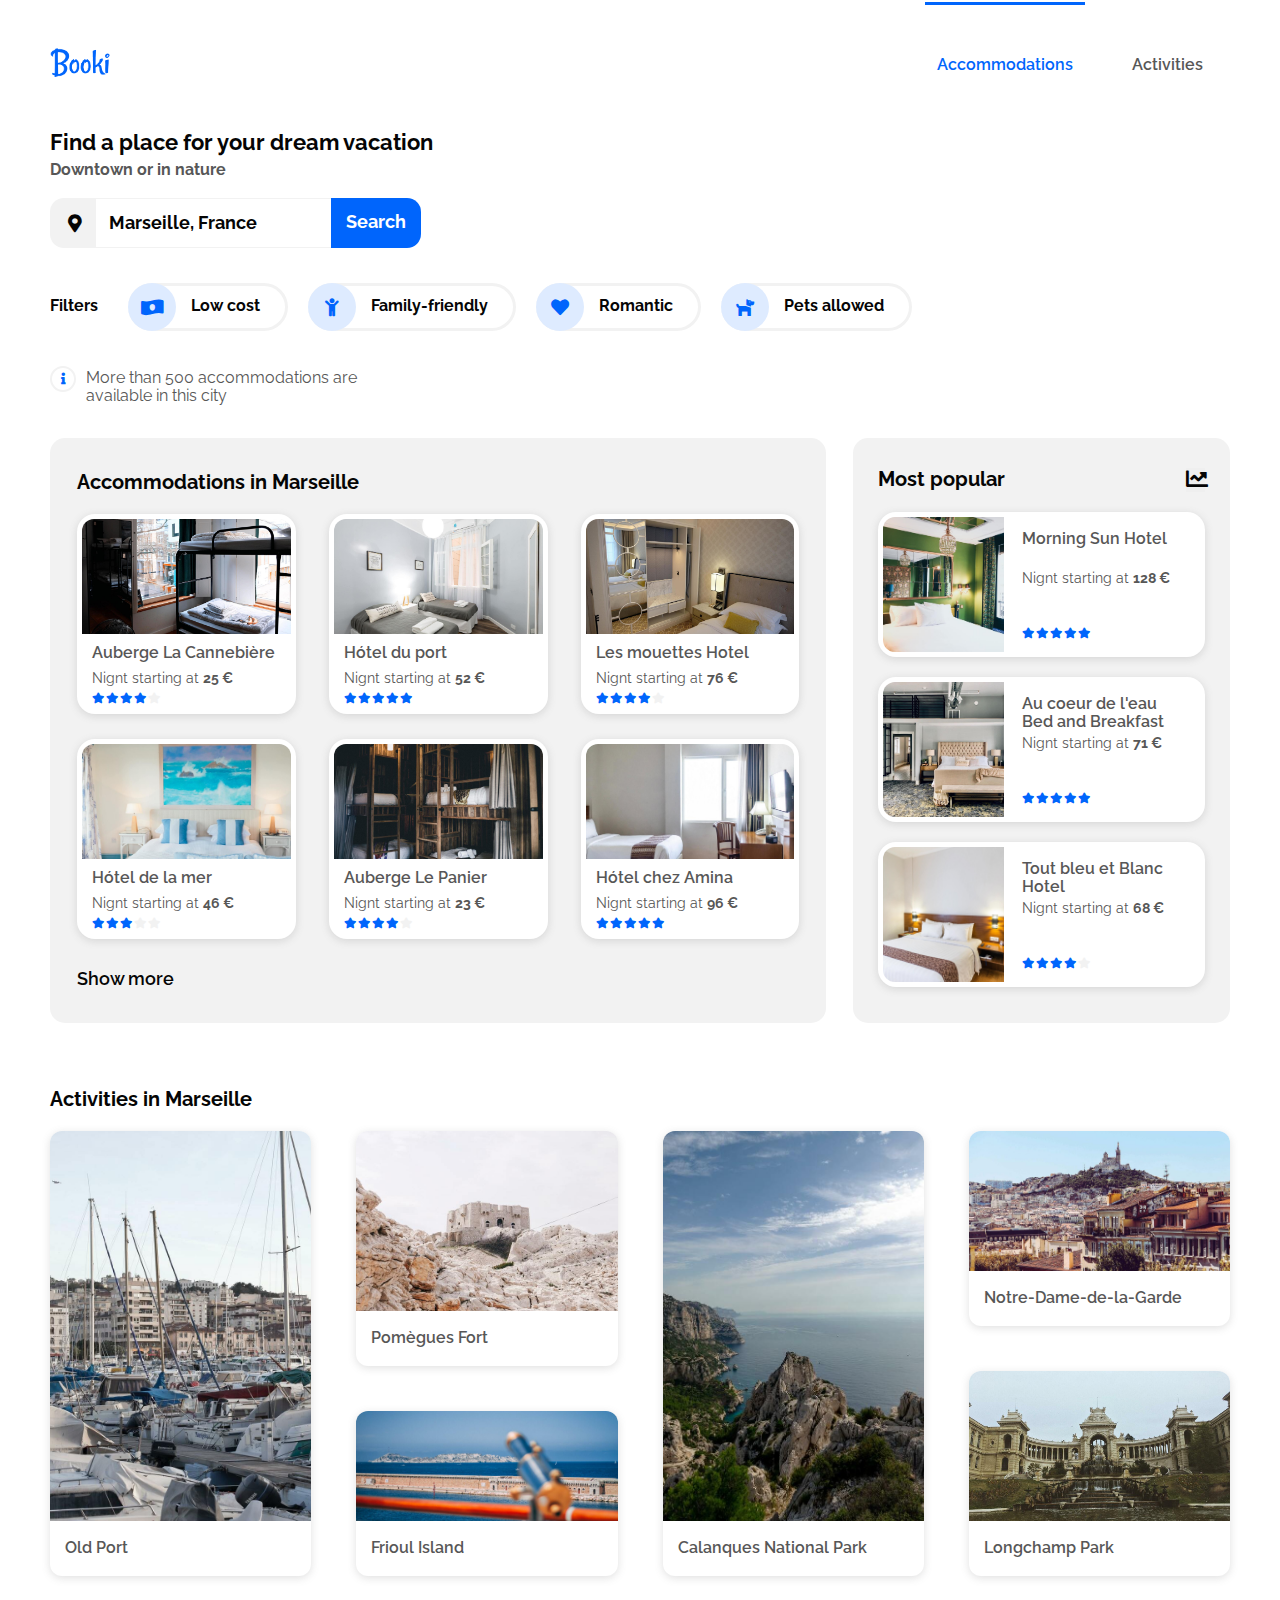
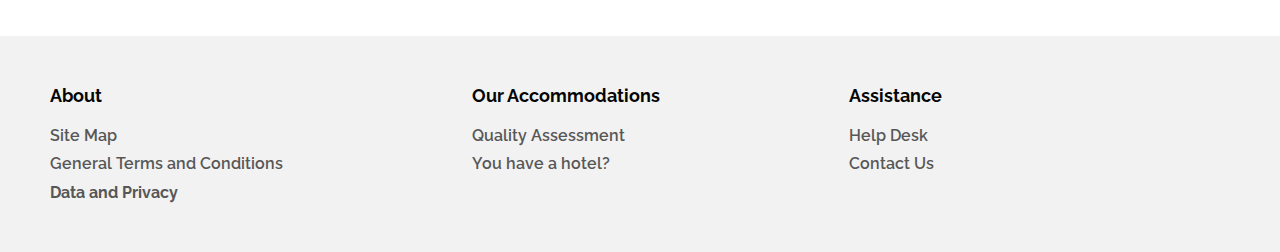
==== commit 94bd2a9c: "added links to the titles to meet requirement" ====
--- a/index.html
+++ b/index.html
@@ -31,6 +31,7 @@
 					<header class="header">
 						<div class="logo-nav__container">
 							<div class="logo__container">
+								<a href="#"></a>
 								<img
 									src="/images/logo/Booki.png"
 									alt="logo"
@@ -42,12 +43,12 @@
 							<nav class="nav__container">
 								<ul class="nav__ul">
 									<li class="nav__li nav__li--clicked">
-										<a href="#" class="nav__a nav__a--clicked">
+										<a href="#accommodations" class="nav__a nav__a--clicked">
 											Accommodations
 										</a>
 									</li>
 									<li class="nav__li">
-										<a href="#" class="nav__a">Activities</a>
+										<a href="#activities" class="nav__a">Activities</a>
 									</li>
 								</ul>
 							</nav>
@@ -157,7 +158,7 @@
 					</div>
 					<main class="content">
 						<div class="content__first">
-							<section class="accommodations">
+							<section id="accommodations" class="accommodations">
 								<h2 class="accommodations__title">
 									Accommodations in
 									<span class="accommodations__city">Marseille</span>
@@ -165,17 +166,21 @@
 								<div class="accommodations__cards">
 									<div class="accommodations__cards-row">
 										<div class="card card--vertical">
-											<img
-												class="card__img"
-												src="/images/hebergements/4_small/marcus-loke-WQJvWU_HZFo-unsplash.jpg"
-												alt="Marseille"
-												srcset="
-													/images/hebergements/3_medium/marcus-loke-WQJvWU_HZFo-unsplash.jpg
-												"
-											/>
+											<a href="#">
+												<img
+													class="card__img"
+													src="/images/hebergements/4_small/marcus-loke-WQJvWU_HZFo-unsplash.jpg"
+													alt="Marseille"
+													srcset="
+														/images/hebergements/3_medium/marcus-loke-WQJvWU_HZFo-unsplash.jpg
+													"
+												/>
+											</a>
 
 											<div class="card__text-container">
-												<h3 class="card__title">Auberge La Cannebi&#232;re</h3>
+												<h3 class="card__title">
+													<a href="#">Auberge La Cannebi&#232;re</a>
+												</h3>
 												<p class="card__p">
 													Nignt starting at
 													<span class="card__price">25 &#128;</span>
@@ -200,17 +205,21 @@
 											</div>
 										</div>
 										<div class="card card--vertical">
-											<img
-												class="card__img"
-												src="/images/hebergements/4_small/fred-kleber-gTbaxaVLvsg-unsplash.jpg"
-												alt="Marseille"
-												srcset="
-													/images/hebergements/3_medium/fred-kleber-gTbaxaVLvsg-unsplash.jpg
-												"
-											/>
+											<a href="#">
+												<img
+													class="card__img"
+													src="/images/hebergements/4_small/fred-kleber-gTbaxaVLvsg-unsplash.jpg"
+													alt="Marseille"
+													srcset="
+														/images/hebergements/3_medium/fred-kleber-gTbaxaVLvsg-unsplash.jpg
+													"
+												/>
+											</a>
 
 											<div class="card__text-container">
-												<h3 class="card__title">H&#243;tel du port</h3>
+												<h3 class="card__title">
+													<a href="#">H&#243;tel du port</a>
+												</h3>
 												<p class="card__p">
 													Nignt starting at
 													<span class="card__price">52 &#128;</span>
@@ -235,17 +244,21 @@
 											</div>
 										</div>
 										<div class="card card--vertical">
-											<img
-												class="card__img"
-												src="/images/hebergements/4_small/reisetopia-B8WIgxA_PFU-unsplash.jpg"
-												alt="Marseille"
-												srcset="
-													/images/hebergements/3_medium/reisetopia-B8WIgxA_PFU-unsplash.jpg
-												"
-											/>
+											<a href="#">
+												<img
+													class="card__img"
+													src="/images/hebergements/4_small/reisetopia-B8WIgxA_PFU-unsplash.jpg"
+													alt="Marseille"
+													srcset="
+														/images/hebergements/3_medium/reisetopia-B8WIgxA_PFU-unsplash.jpg
+													"
+												/>
+											</a>
 
 											<div class="card__text-container">
-												<h3 class="card__title">Les mouettes Hotel</h3>
+												<h3 class="card__title">
+													<a href="#">Les mouettes Hotel</a>
+												</h3>
 												<p class="card__p">
 													Nignt starting at
 													<span class="card__price">76 &#128;</span>
@@ -272,17 +285,21 @@
 									</div>
 									<div class="accommodations__cards-row">
 										<div class="card card--vertical">
-											<img
-												class="card__img"
-												src="/images/hebergements/4_small/annie-spratt-Eg1qcIitAuA-unsplash.jpg"
-												alt="Marseille"
-												srcset="
-													/images/hebergements/3_medium/annie-spratt-Eg1qcIitAuA-unsplash.jpg
-												"
-											/>
+											<a href="#">
+												<img
+													class="card__img"
+													src="/images/hebergements/4_small/annie-spratt-Eg1qcIitAuA-unsplash.jpg"
+													alt="Marseille"
+													srcset="
+														/images/hebergements/3_medium/annie-spratt-Eg1qcIitAuA-unsplash.jpg
+													"
+												/>
+											</a>
 
 											<div class="card__text-container">
-												<h3 class="card__title">H&#243;tel de la mer</h3>
+												<h3 class="card__title">
+													<a href="#">H&#243;tel de la mer</a>
+												</h3>
 												<p class="card__p">
 													Nignt starting at
 													<span class="card__price">46 &#128;</span>
@@ -307,17 +324,21 @@
 											</div>
 										</div>
 										<div class="card card--vertical">
-											<img
-												class="card__img"
-												src="/images/hebergements/4_small/nicate-lee-kT-ZyaiwBe0-unsplash.jpg"
-												alt="Marseille"
-												srcset="
-													/images/hebergements/3_medium/nicate-lee-kT-ZyaiwBe0-unsplash.jpg
-												"
-											/>
+											<a href="#">
+												<img
+													class="card__img"
+													src="/images/hebergements/4_small/nicate-lee-kT-ZyaiwBe0-unsplash.jpg"
+													alt="Marseille"
+													srcset="
+														/images/hebergements/3_medium/nicate-lee-kT-ZyaiwBe0-unsplash.jpg
+													"
+												/>
+											</a>
 
 											<div class="card__text-container">
-												<h3 class="card__title">Auberge Le Panier</h3>
+												<h3 class="card__title">
+													<a href="#">Auberge Le Panier</a>
+												</h3>
 												<p class="card__p">
 													Nignt starting at
 													<span class="card__price">23 &#128;</span>
@@ -342,17 +363,21 @@
 											</div>
 										</div>
 										<div class="card card--vertical">
-											<img
-												class="card__img"
-												src="/images/hebergements/4_small/febrian-zakaria-M6S1WvfW68A-unsplash.jpg"
-												alt="Marseille"
-												srcset="
-													/images/hebergements/3_medium/febrian-zakaria-M6S1WvfW68A-unsplash.jpg
-												"
-											/>
+											<a href="#">
+												<img
+													class="card__img"
+													src="/images/hebergements/4_small/febrian-zakaria-M6S1WvfW68A-unsplash.jpg"
+													alt="Marseille"
+													srcset="
+														/images/hebergements/3_medium/febrian-zakaria-M6S1WvfW68A-unsplash.jpg
+													"
+												/>
+											</a>
 
 											<div class="card__text-container">
-												<h3 class="card__title">H&#243;tel chez Amina</h3>
+												<h3 class="card__title">
+													<a href="#">H&#243;tel chez Amina</a>
+												</h3>
 												<p class="card__p">
 													Nignt starting at
 													<span class="card__price">96 &#128;</span>
@@ -403,7 +428,9 @@
 
 										<div class="card__text-horizontal">
 											<div class="card__text">
-												<h3 class="card__title">Morning Sun Hotel</h3>
+												<h3 class="card__title">
+													<a href="#">Morning Sun Hotel</a>
+												</h3>
 												<p class="card__p">
 													Nignt starting at
 													<span class="card__price">128 &#128;</span>
@@ -441,7 +468,7 @@
 										<div class="card__text-horizontal">
 											<div class="card__text">
 												<h3 class="card__title">
-													Au coeur de l'eau Bed and Breakfast
+													<a href="#">Au coeur de l'eau Bed and Breakfast</a>
 												</h3>
 												<p class="card__p">
 													Nignt starting at
@@ -479,7 +506,9 @@
 
 										<div class="card__text-horizontal">
 											<div class="card__text">
-												<h3 class="card__title">Tout bleu et Blanc Hotel</h3>
+												<h3 class="card__title">
+													<a href="#">Tout bleu et Blanc Hotel</a>
+												</h3>
 												<p class="card__p">
 													Nignt starting at
 													<span class="card__price">68 &#128;</span>
@@ -507,109 +536,133 @@
 								</div>
 							</section>
 						</div>
-						<section class="content__second activities">
+						<section id="activities" class="content__second activities">
 							<h2 class="accommodations__title">
 								Activities in
 								<span class="accommodations__city">Marseille</span>
 							</h2>
 							<div class="activities__cards">
 								<div class="activities__card">
-									<img
-										class="card__img card__img--activities"
-										src="/images/activites/4_small/reno-laithienne-QUgJhdY5Fyk-unsplash.jpg"
-										alt="Marseille"
-										srcset="
-											/images/activites/3_medium/reno-laithienne-QUgJhdY5Fyk-unsplash.jpg
-										"
-									/>
+									<a href="#">
+										<img
+											class="card__img card__img--activities"
+											src="/images/activites/4_small/reno-laithienne-QUgJhdY5Fyk-unsplash.jpg"
+											alt="Marseille"
+											srcset="
+												/images/activites/3_medium/reno-laithienne-QUgJhdY5Fyk-unsplash.jpg
+											"
+										/>
+									</a>
 
 									<div class="activities__text-container">
-										<h3 class="card__title">Old Port</h3>
+										<h3 class="card__title">
+											<a href="#">Old Port</a>
+										</h3>
 									</div>
 								</div>
 								<div class="activities__short-cards-container">
 									<div class="activities__card activities__card--short">
+										<a href="#">
+											<img
+												class="
+													card__img card__img--activities
+													activities__card--165
+												"
+												src="/images/activites/4_small/paul-hermann-QFTrLdQIRhI-unsplash.jpg"
+												alt="Marseille"
+												srcset="
+													/images/activites/3_medium/paul-hermann-QFTrLdQIRhI-unsplash.jpg
+												"
+											/>
+										</a>
+
+										<div class="activities__text-container">
+											<h3 class="card__title">
+												<a href="#">Pom&#232;gues Fort</a>
+											</h3>
+										</div>
+									</div>
+									<div class="activities__card activities__card--short">
+										<a href="#">
+											<img
+												class="
+													card__img card__img--activities
+													activities__card--115
+												"
+												src="/images/activites/4_small/kevin-hikari-rV_Qd1l-VXg-unsplash.jpg"
+												alt="Marseille"
+												srcset="
+													/images/activites/3_medium/kevin-hikari-rV_Qd1l-VXg-unsplash.jpg
+												"
+											/>
+										</a>
+
+										<div class="activities__text-container">
+											<h3 class="card__title">
+												<a href="#">Frioul Island</a>
+											</h3>
+										</div>
+									</div>
+								</div>
+								<div class="activities__card">
+									<a href="#">
 										<img
-											class="
-												card__img card__img--activities
-												activities__card--165
-											"
-											src="/images/activites/4_small/paul-hermann-QFTrLdQIRhI-unsplash.jpg"
+											class="card__img card__img--activities"
+											src="/images/activites/4_small/kilyan-sockalingum-NR8-cBCN3aI-unsplash.jpg"
 											alt="Marseille"
 											srcset="
-												/images/activites/3_medium/paul-hermann-QFTrLdQIRhI-unsplash.jpg
+												/images/activites/3_medium/kilyan-sockalingum-NR8-cBCN3aI-unsplash.jpg
 											"
 										/>
-
-										<div class="activities__text-container">
-											<h3 class="card__title">Pom&#232;gues Fort</h3>
-										</div>
-									</div>
-									<div class="activities__card activities__card--short">
-										<img
-											class="
-												card__img card__img--activities
-												activities__card--115
-											"
-											src="/images/activites/4_small/kevin-hikari-rV_Qd1l-VXg-unsplash.jpg"
-											alt="Marseille"
-											srcset="
-												/images/activites/3_medium/kevin-hikari-rV_Qd1l-VXg-unsplash.jpg
-											"
-										/>
-
-										<div class="activities__text-container">
-											<h3 class="card__title">Frioul Island</h3>
-										</div>
-									</div>
-								</div>
-								<div class="activities__card">
-									<img
-										class="card__img card__img--activities"
-										src="/images/activites/4_small/kilyan-sockalingum-NR8-cBCN3aI-unsplash.jpg"
-										alt="Marseille"
-										srcset="
-											/images/activites/3_medium/kilyan-sockalingum-NR8-cBCN3aI-unsplash.jpg
-										"
-									/>
+									</a>
 
 									<div class="activities__text-container">
-										<h3 class="card__title">Calanques National Park</h3>
+										<h3 class="card__title">
+											<a href="#">Calanques National Park</a>
+										</h3>
 									</div>
 								</div>
 								<div class="activities__short-cards-container">
 									<div class="activities__card activities__card--short">
-										<img
-											class="
-												card__img card__img--activities
-												activities__card--135
-											"
-											src="/images/activites/4_small/florian-wehde-xW9e8gdotxI-unsplash.jpg"
-											alt="Marseille"
-											srcset="
-												/images/activites/3_medium/florian-wehde-xW9e8gdotxI-unsplash.jpg
-											"
-										/>
+										<a href="#">
+											<img
+												class="
+													card__img card__img--activities
+													activities__card--135
+												"
+												src="/images/activites/4_small/florian-wehde-xW9e8gdotxI-unsplash.jpg"
+												alt="Marseille"
+												srcset="
+													/images/activites/3_medium/florian-wehde-xW9e8gdotxI-unsplash.jpg
+												"
+											/>
+										</a>
 
 										<div class="activities__text-container">
-											<h3 class="card__title">Notre-Dame-de-la-Garde</h3>
+											<h3 class="card__title">
+												<a href="#">Notre-Dame-de-la-Garde</a>
+											</h3>
 										</div>
 									</div>
 									<div class="activities__card activities__card--short">
-										<img
-											class="
-												card__img card__img--activities
-												activities__card--145
-											"
-											src="/images/activites/4_small/lena-paulin-wH2-EJoDcV0-unsplash.jpg"
-											alt="Marseille"
-											srcset="
-												/images/activites/3_medium/lena-paulin-wH2-EJoDcV0-unsplash.jpg
-											"
-										/>
+										<a href="#">
+											<img
+												class="
+													card__img card__img--activities
+													activities__card--145
+												"
+												src="/images/activites/4_small/lena-paulin-wH2-EJoDcV0-unsplash.jpg"
+												alt="Marseille"
+												srcset="
+													/images/activites/3_medium/lena-paulin-wH2-EJoDcV0-unsplash.jpg
+												"
+											/>
+										</a>
 
 										<div class="activities__text-container">
-											<h3 class="card__title">Longchamp Park</h3>
+											<h3 class="card__title">
+												<a href="#">Longchamp Park</a>
+											</h3>
 										</div>
 									</div>
 								</div>
--- a/css/style2.css
+++ b/css/style2.css
@@ -432,7 +432,7 @@
 	gap: 16%;
 }
 .header {
-	height: 180px;
+	/* height: 180px; */
 	width: 100%;
 	display: flex;
 	flex-direction: column;
@@ -463,7 +463,7 @@
 }
 a.nav__a {
 	color: #575757;
-	padding: 37px 12px 20px;
+	padding: 50px 12px 20px;
 	border-top: 3px solid #fff;
 	list-style: none;
 }
@@ -473,6 +473,9 @@
 a.nav__a--clicked {
 	color: #0065fc;
 	border-color: #0065fc;
+}
+h1 {
+	margin: 0;
 }
 .title {
 	display: flex;
@@ -586,6 +589,20 @@
 	align-items: center;
 	justify-content: center;
 }
+@keyframes circle {
+	0% {
+		transform: rotate(0);
+	}
+
+	100% {
+		transform: rotate(360deg);
+	}
+}
+.checkbox__new-input:hover {
+	animation-name: circle;
+	animation-duration: 1s;
+	animation-timing-function: ease-in-out;
+}
 .checkbox__new-input .fas {
 	color: #0065fc;
 	font-size: 18px;
@@ -593,8 +610,10 @@
 [type='checkbox']:checked + .checkbox__new-input {
 	transform-origin: left;
 	border-radius: 30px;
-	opacity: 0.7;
-	background-color: #050505;
+	background-color: #0065fc;
+}
+[type='checkbox']:checked + .checkbox__new-input .fas {
+	color: #deebff;
 }
 .checkbox__label {
 	height: 48px;
@@ -811,6 +830,10 @@
 	height: 100%;
 	max-width: 100%;
 }
+.activities__card a,
+.card--vertical a {
+	display: contents;
+}
 .activities__short-cards-container {
 	width: 27%;
 	display: flex;
@@ -902,7 +925,6 @@
 	}
 	.header {
 		gap: 30px;
-		height: 250px;
 	}
 	h2 {
 		font-size: 22px;
@@ -954,15 +976,16 @@
 	a.nav__a--clicked {
 		color: #0065fc;
 	}
-	.title {
-		gap: 10px;
-	}
+
 	.search__form {
 		gap: 50px;
 	}
 	.title,
 	.search {
 		padding: 0 27px;
+	}
+	.title__h {
+		padding-bottom: 10px;
 	}
 	.search__screen {
 		display: none;
@@ -1085,10 +1108,6 @@
 	}
 }
 @media only screen and (max-width: 390px) {
-	.search__icon,
-	.search__submit {
-		min-width: 20%;
-	}
 	.search__input {
 		width: 60%;
 		font-size: 16px;
